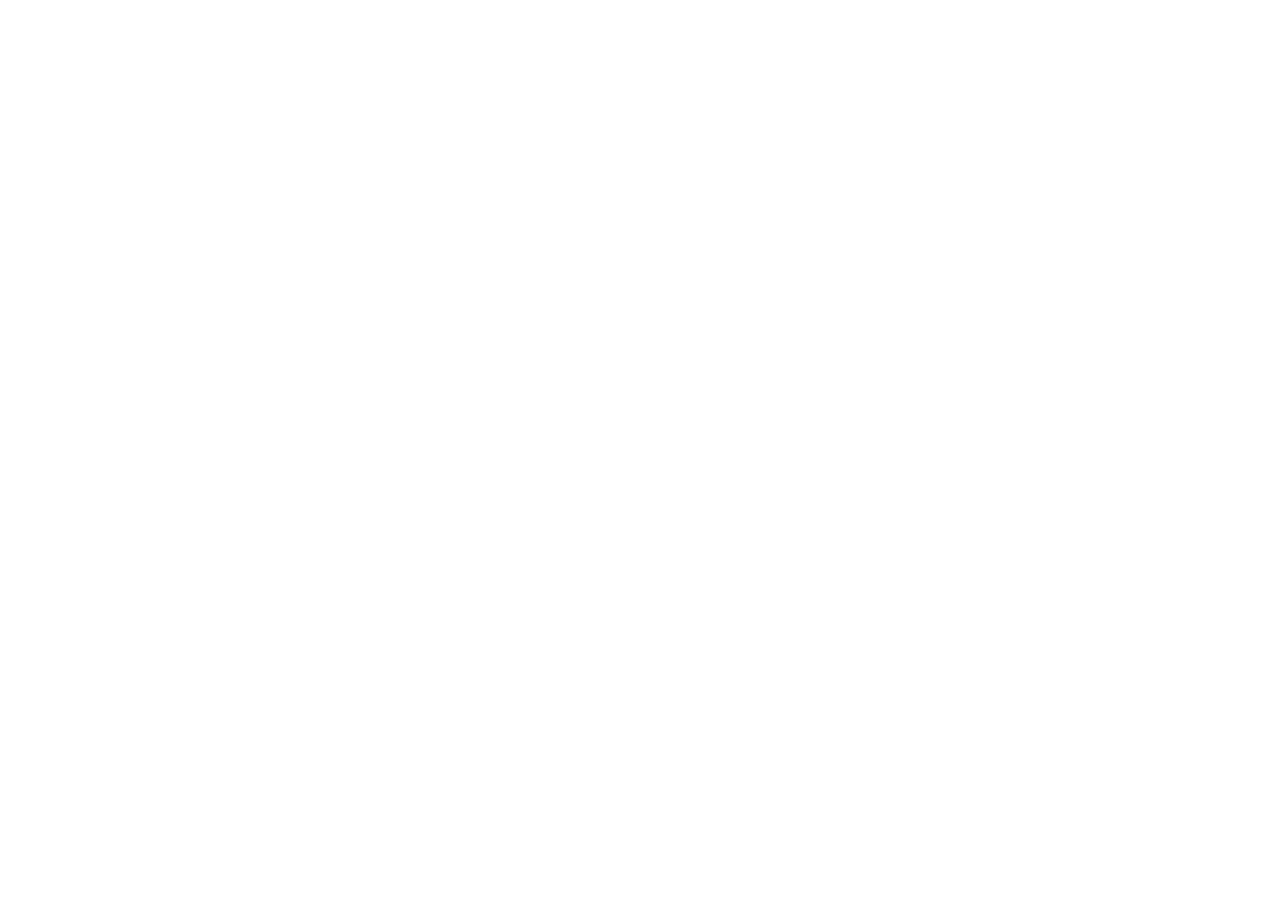
==== index.html @ b6eae79a "Init : creation du depot, arborescence des fichiers et structure HTML de base" ====
<!DOCTYPE html>
<html lang="en">
<head>
    <meta charset="UTF-8">
    <meta name="viewport" content="width=device-width, initial-scale=1.0">
    <title>AfriTalent - Accueil</title>

    <!---  liaison Boostrap 5 via CDN -->

    <link href="https://cdn.jsdelivr.net/npm/bootstrap@5.3.0/dist/css/bootstrap.min.css" rel="stylesheet">

    <!--  liaison du css.   -->
    <link rel="stylesheet" href="css/style.css">
</head>
<body>

    <!---  le contenue de la pages -->

     <!-- liaison Boostrap 5 via CDN : js-->
    <script src="https://cdn.jsdelivr.net/npm/bootstrap@5.3.0/dist/js/bootstrap.bundle.min.js"></script>

    <!-- le script JS -->
    <script src="js/main.js"></script>

</body>
</html>
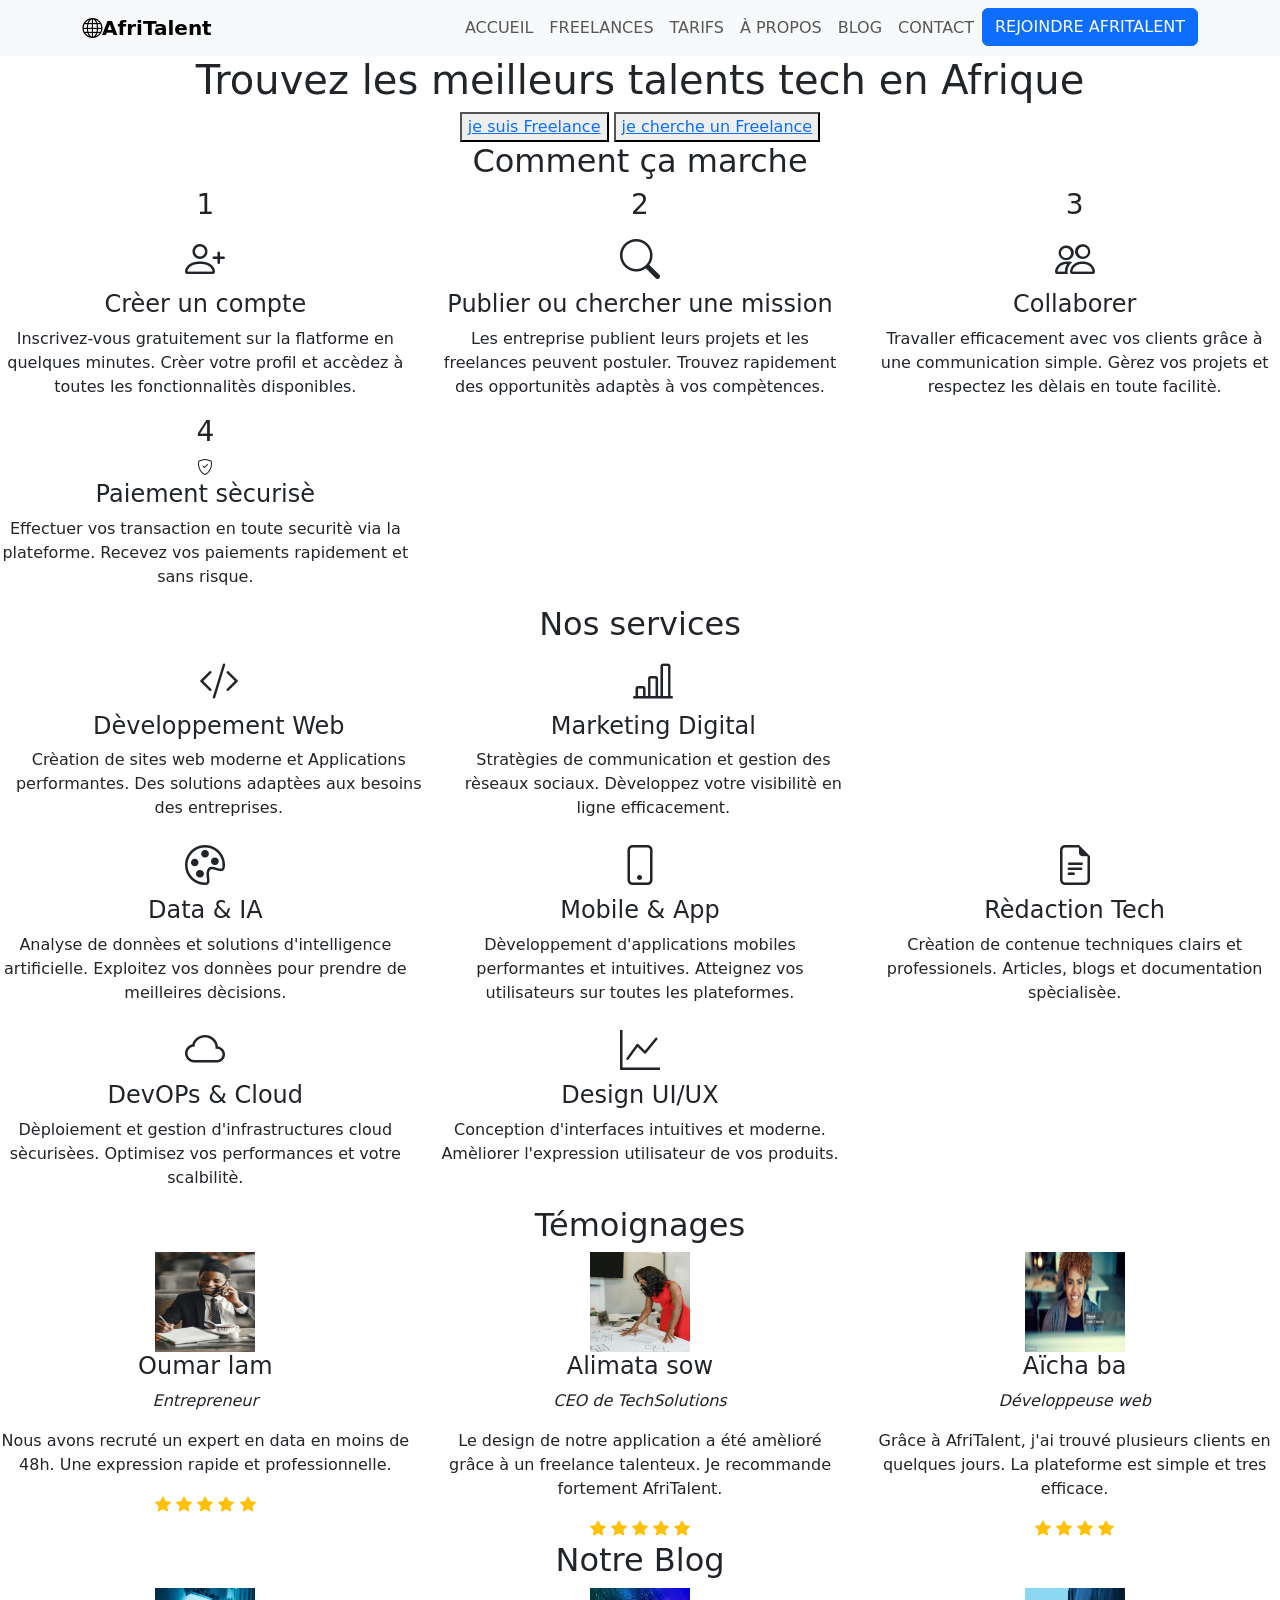
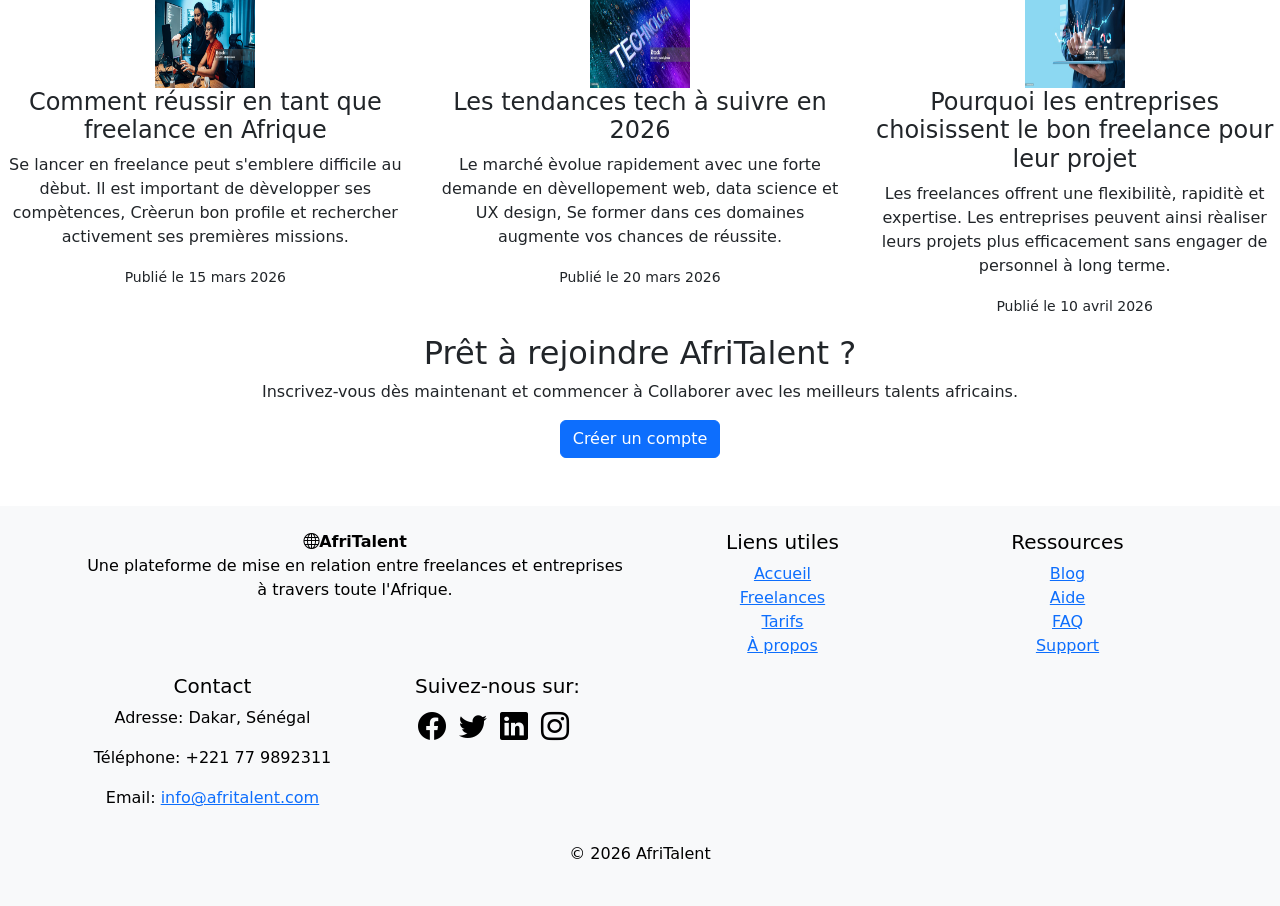
==== commit e2e4c4ef: "HTML : structure complete des 5 pages avec section et contenu texte" ====
--- a/index.html
+++ b/index.html
@@ -9,6 +9,10 @@
 
     <link href="https://cdn.jsdelivr.net/npm/bootstrap@5.3.0/dist/css/bootstrap.min.css" rel="stylesheet">
 
+    <!---  Bootstrap Icons  -->
+    
+    <link rel="stylesheet" href="https://cdn.jsdelivr.net/npm/bootstrap-icons@1.11.0/font/bootstrap-icons.css">
+
     <!--  liaison du css.   -->
     <link rel="stylesheet" href="css/style.css">
 </head>
@@ -16,11 +20,396 @@
 
     <!---  le contenue de la pages -->
 
+
+
+    <!-- Contenu du menu -->
+        <header>
+
+            <nav class="navbar navbar-expand-lg navbar-light bg-light">
+                <div class="container">
+                    <!--logo-->
+                    <a class="navbar-brand fw-bold" href="#">
+                        <i class="bi bi-globe"></i>AfriTalent
+                    </a>
+                    <!---  bouton pour mobile (pour la responsivite) --->
+                    <button class="navbar-toggler" type="button" data-bs-toggle="collapse" data-bs-target="#menu">
+                        <span class="navbar-toggler-icon"></span>
+                    </button>
+                   <!--les liens du menu-->
+                   <div class="collapse navbar-collapse text-uppercase justify-content-end">
+                        <ul class="navbar-nav ms-auto">
+                            <li class="nav-item">
+                               <a class="nav-link " href="index.html">Accueil</a>
+                            </li>
+                            <li class="nav-item">
+                               <a class="nav-link " href="freelance.html">Freelances</a>
+                            </li>
+                            <li class="nav-item">
+                              <a class="nav-link " href="tarifs.html">Tarifs</a>
+                            </li>
+                            <li class="nav-item">
+                              <a class="nav-link " href="about.html">À propos</a>
+                            </li>
+                            <li class="nav-item">
+                              <a class="nav-link " href="#blog">Blog</a>
+                            </li>
+                            <li class="nav-item">
+                              <a class="nav-link " href="contact.html">Contact</a>
+                            </li>
+                            <li class="nav-item">
+                             <a class="btn btn-primary" href="contact.html">Rejoindre AfriTalent</a>
+                            </li>
+                        </ul>
+                    </div>
+                </div>
+            </nav>
+
+        </header>  
+    <!--   section hero   -->
+
+        <main>
+            <section>
+                <div class="text-center">
+                    <h1>Trouvez les meilleurs talents tech en Afrique</h1>
+                   <!-- <h2>Une plateforme simple et fiable pour connecter freelances et entreprises à travers toute l'Afrique.</h2> -->
+                </div>
+
+                <div class="text-center">
+                    <button><a class="" href="">je suis Freelance</a></button>
+                    <button><a class="" href="">je cherche un Freelance</a>
+                </div>
+            </section>
+        </main>
+
+    <!--      Comment ça marche  --> 
+
+          <section>
+            <div class="text-center">
+                 <h2>Comment ça marche</h2>
+            </div>
+           <div class="row">
+                <div class="col-md-4 text-center">
+                    <h3>1</h3>
+                    <i class="bi bi-person-plus fs-1"></i>
+                    <h4>Crèer un compte</h4>
+                    <p>
+                       Inscrivez-vous gratuitement sur la flatforme en quelques minutes.
+                       Crèer votre profil et accèdez à toutes les fonctionnalitès disponibles.
+                    </p>
+                </div>
+
+                <div class="col-md-4 text-center">
+                    <h3>2</h3>
+                    <i class="bi bi-search fs-1"></i>
+                    <h4>Publier ou chercher une mission</h4>
+                    <p>
+                       Les entreprise publient leurs projets et les freelances peuvent postuler.
+                       Trouvez rapidement des opportunitès adaptès à vos compètences.
+                    </p>
+                </div>
+
+                <div class="col-md-4 text-center">
+                    <h3>3</h3>
+                    <i class="bi bi-people fs-1"></i>
+                    <h4>Collaborer</h4>
+                    <p>
+                       Travaller efficacement avec vos clients grâce à une communication simple.
+                       Gèrez vos projets et respectez les dèlais en toute facilitè.
+                    </p>
+                </div>
+
+                <div class="col-md-4 text-center">
+                    <h3>4</h3>
+                    <i class="bi bi-shield-check bi-credit-fs-1"></i>
+                    <h4>Paiement sècurisè</h4>
+                    <p>
+                       Effectuer vos transaction en toute securitè via la plateforme.
+                       Recevez vos paiements rapidement et sans risque.
+                    </p>
+                 </div>
+            </div>
+
+         </section>
+
+    <!--     categories de services  -->
+
+         <section id="services">
+            <div class="text-center">
+                <h2>Nos services</h2>
+            </div>
+                <div class="row"> >
+                    <div class="col-md-4 text-center" >
+                        <i class="bi bi-code-slash fs-1"></i>
+                        <h4>Dèveloppement Web</h4>
+                        <p>
+                          Crèation de sites web moderne et Applications performantes.
+                          Des solutions adaptèes aux besoins des entreprises.
+                        </p>
+                    </div>
+            
+                    <div class="col-md-4 text-center">
+                        <i class="bi bi-bar-chart-line fs-1"></i>
+                         <h4>Marketing Digital</h4>
+                         <p>
+                            Stratègies de communication et gestion des rèseaux sociaux.
+                            Dèveloppez votre visibilitè en ligne efficacement.
+                         </p>
+                    </div>
+
+                    <div class="col-md-4 text-center">
+                        <i class="bi bi-palette fs-1"></i>
+                         <h4>Data & IA</h4>
+                         <p>
+                            Analyse de donnèes et solutions d'intelligence artificielle.
+                            Exploitez vos donnèes pour prendre de meilleires dècisions. 
+                         </p>
+                    </div>
+
+                    <div class="col-md-4 text-center">
+                        <i class="bi bi-phone fs-1"></i>
+                         <h4>Mobile & App</h4>
+                         <p>
+                            Dèveloppement d'applications mobiles performantes et intuitives.
+                            Atteignez vos utilisateurs sur toutes les plateformes.
+                         </p>
+                    </div>
+
+                    <div class="col-md-4 text-center">
+                        <i class="bi bi-file-earmark-text fs-1"></i>
+                        <h4>Rèdaction Tech</h4>
+                        <p>
+                          Crèation de contenue techniques clairs et professionels.
+                         Articles, blogs et documentation spècialisèe.
+                        </p>
+                    </div>
+
+                    <div class="col-md-4 text-center">
+                        <i class="bi bi-cloud fs-1"></i>
+                        <h4>DevOPs & Cloud</h4>
+                        <p>
+                           Dèploiement et gestion d'infrastructures cloud sècurisèes.
+                           Optimisez vos performances et votre scalbilitè.
+                        </p>
+                    </div>
+
+                    <div class="col-md-4 text-center">
+                        <i class="bi bi-graph-up fs-1"></i>
+                       <h4>Design UI/UX</h4>
+                       <p>
+                          Conception d'interfaces intuitives et moderne.
+                          Amèliorer l'expression utilisateur de vos produits.
+                        </p>
+                    </div>
+                </div>
+         </section>
+
+    <!---     temoignages   -->
+
+      <section>
+        <div class="text-center">
+             <h2>Témoignages</h2>
+        </div>
+        <div id="carouselExample" class="carousel slide" data-bs-ride="carousel">
+             <div class="carousel-inner">
+                 <div class="carousel-item active">
+                     <div class="row">
+                         <div class="col-md-4 text-center">
+                             <img src="images/temoin1.jpg" alt="photo de Oumar lam" width="100px" height="100px">
+                             <h4>Oumar lam </h4>
+                                <p><em>Entrepreneur</em></p>
+                             <p>
+                                 Nous avons recruté un expert en data en moins de 48h.
+                                 Une expression rapide et professionnelle.
+                             </p>
+                                </i><i class="bi bi-star-fill text-warning"></i>
+                                <i class="bi bi-star-fill text-warning"></i>
+                                <i class="bi bi-star-fill text-warning"></i>
+                                <i class="bi bi-star-fill text-warning"></i>
+                                <i class="bi bi-star-fill text-warning"></i>
+                         </div>
+
+                         <div class="col-md-4 text-center">
+                             <img src="images/temoin2.jpg" alt="photo de Alimata sow" width="100px" height="100px">
+                             <h4>Alimata sow </h4>
+                             <p><em>CEO de TechSolutions</em></p>
+                             <p>
+                                 Le design de notre application a été amèlioré grâce à un freelance talenteux.
+                                 Je recommande fortement AfriTalent.
+                             </p>
+                             </i><i class="bi bi-star-fill text-warning"></i>
+                                <i class="bi bi-star-fill text-warning"></i>
+                                <i class="bi bi-star-fill text-warning"></i>
+                                <i class="bi bi-star-fill text-warning"></i>
+                                <i class="bi bi-star-fill text-warning"></i>
+                         </div>
+
+                         <div class="col-md-4 text-center">
+                             <img src="images/temoin3.jpg" alt="photo de Aïcha ba" width="100px" height="100px">
+                             <h4>Aïcha ba </h4>
+                                <p><em>Développeuse web </em></p>
+                             <p>
+                                 Grâce à AfriTalent, j'ai trouvé plusieurs clients en quelques jours.
+                                 La plateforme est simple et tres efficace.
+                             </p>
+                             </i><i class="bi bi-star-fill text-warning"></i>
+                                <i class="bi bi-star-fill text-warning"></i>
+                                <i class="bi bi-star-fill text-warning"></i>
+                                <i class="bi bi-star-fill text-warning"></i>
+                         </div>
+                     </div>
+                 </div>
+               <!--- <img src="images/temoin1.jpg" alt="photo de Oumar lam" width="100px" height="100px">
+                <h4>Oumar lam entrepreneur</h4>
+                <p>
+                    Nous avons recruté un expert en data en moins de 48h.
+                    Une expression rapide et professionnelle.
+                </p>
+            </div>
+
+            <div class="col-md-4 text-center">
+                <img src="images/temoin2.jpg" alt="photo de Alimata sow" width="100px" height="100px">
+                <h4>Alimata sow chef d'entreprise</h4>
+                <p>
+                    Le design de notre application a été amèlioré grâce à un freelance talenteux.
+                    Je recommande fortement AfriTalent.
+                </p>
+            </div>
+
+            <div class="col-md-4 text-center">
+                <img src="images/temoin3.jpg" alt="photo de Aïcha ba" width="100px" height="100px">
+                <h4>Aïcha ba développeuse web</h4>
+                <p>
+                    Grâce à AfriTalent, j'ai trouvé plusieurs clients en quelques jours.
+                    La plateforme est simple et tres efficace.
+                </p>
+            </div>
+        </div>  -->
+    </section>
+
+    <!--        section blog     -->
+
+            <section id="blog">
+                <div class="text-center">
+                    <h2>Notre Blog</h2>
+                </div>
+    
+                <div class="row">
+                    <!---  article 1 --->
+                    <div class="col-md-4 text-center">
+                        <img src="images/blog1.jpg" alt="photo de article 1" width="100px" height="100px">
+                        <h4>Comment réussir en tant que freelance en Afrique</h4>
+                        <p>
+                            Se lancer en freelance peut s'emblere difficile au dèbut.
+                            Il est important de dèvelopper ses compètences, Crèerun bon profile et rechercher activement ses premières missions.
+                        </p>
+                        <p><small>Publié le 15 mars 2026</small></p>
+                    </div>
+              
+                     <!---  article 2 --->
+                    <div class="col-md-4 text-center">
+                        <img src="images/blog2.jpg" alt="photo de article 2" width="100px" height="100px">
+                        <h4>Les tendances tech à suivre en 2026</h4>
+                        <p>
+                            Le marché èvolue rapidement avec une forte demande en dèvellopement web, data science et UX design, Se former dans ces domaines augmente vos chances de réussite.
+                        </p>
+                        <p><small>Publié le 20 mars 2026</small></p>
+                    </div>
+                     
+                     <!---  article 3 --->
+                    <div class="col-md-4 text-center">
+                        <img src="images/blog3.jpg" alt="photo de article 3" width="100px" height="100px">
+                        <h4>Pourquoi les entreprises choisissent le bon freelance pour leur projet</h4>
+                        <p>
+                            Les freelances offrent une flexibilitè, rapiditè et expertise.
+                            Les entreprises peuvent ainsi rèaliser leurs projets plus efficacement
+                            sans engager de personnel à  long terme.
+                        </p>
+                        <p><small>Publié le 10 avril 2026</small></p>
+                    </div>
+                </div>
+    
+            </section>
+
+    <!---   Appel a l' action  -->
+
+        <footer>
+            <div class="text-center">
+                 <h2>Prêt à rejoindre AfriTalent ?</h2>
+                    <p>
+                        Inscrivez-vous dès maintenant et commencer à Collaborer
+                        avec les meilleurs talents africains.                               
+                   </p>
+                
+                    <a href="contact.html" class="btn btn-primary">Créer un compte</a>
+                
+            </div>
+        </section>
+
+    <!--    footer   -->
+
+        <footer class="bg-light text-black mt-5 p-4 ">
+             <div class="container">
+                <div class=" text-center row">
+                    <div class="col-md-6">
+                        <a class="navbar-brand fw-bold" href="#">
+                         <i class="bi bi-globe"></i>AfriTalent
+                       </a>
+                        <p>Une plateforme de mise en relation entre freelances et entreprises à travers toute l'Afrique.</p>
+                    </div>
+
+                    <!--liens utiles-->
+                    <div class="col-md-3">
+                        <h5>Liens utiles</h5>
+                        <ul class="list-unstyled">
+                            <li><a href="index.html">Accueil</a></li>
+                            <li><a href="freelances.html">Freelances</a></li>
+                            <li><a href="tarifs.html">Tarifs</a></li>
+                            <li><a href="about.html">À propos</a></li>
+                        </ul>
+                    </div>
+
+                    <!---ressources-->
+                    <div class="col-md-3">
+                        <h5>Ressources</h5>
+                        <ul class="list-unstyled">
+                            <li><a href="#blog">Blog</a></li>
+                            <li><a href="#aide">Aide</a></li>
+                            <li><a href="#faq">FAQ</a></li>
+                            <li><a href="#support">Support</a></li>
+                        </ul>
+                    </div>
+
+                    <!---  contact-->
+                    <div class="col-md-3">
+                        <h5>Contact</h5>
+                        <p>Adresse: Dakar, Sénégal</p>
+                        <p>Téléphone: +221 77 9892311</p>
+                        <p>Email: <a href="mailto:info@afritalent.com">info@afritalent.com</a></p>
+                    </div>
+
+                    <!---  réseaux sociaux-->
+                    <div class="col-md-3">
+                        <h5>Suivez-nous sur:</h5>
+                        <a href="https://www.facebook.com/" class="text-black me-2"><i class="bi bi-facebook fs-3"></i></a>
+                        <a href="https://twitter.com/" class="text-black me-2"><i class="bi bi-twitter fs-3"></i></a>
+                        <a href="https://www.linkedin.com/" class="text-black me-2"><i class="bi bi-linkedin fs-3"></i></a>
+                        <a href="https://www.instagram.com/" class="text-black me-2"><i class="bi bi-instagram fs-3"></i></a>    
+                </div>
+             </div>
+                   <!--bas de page-->
+                  <div class="text-center mt-3">     
+                     <p>&copy; 2026 AfriTalent</p>
+                  </div>
+     </footer>
+
+
+
      <!-- liaison Boostrap 5 via CDN : js-->
     <script src="https://cdn.jsdelivr.net/npm/bootstrap@5.3.0/dist/js/bootstrap.bundle.min.js"></script>
 
     <!-- le script JS -->
     <script src="js/main.js"></script>
 
+
 </body>
 </html>
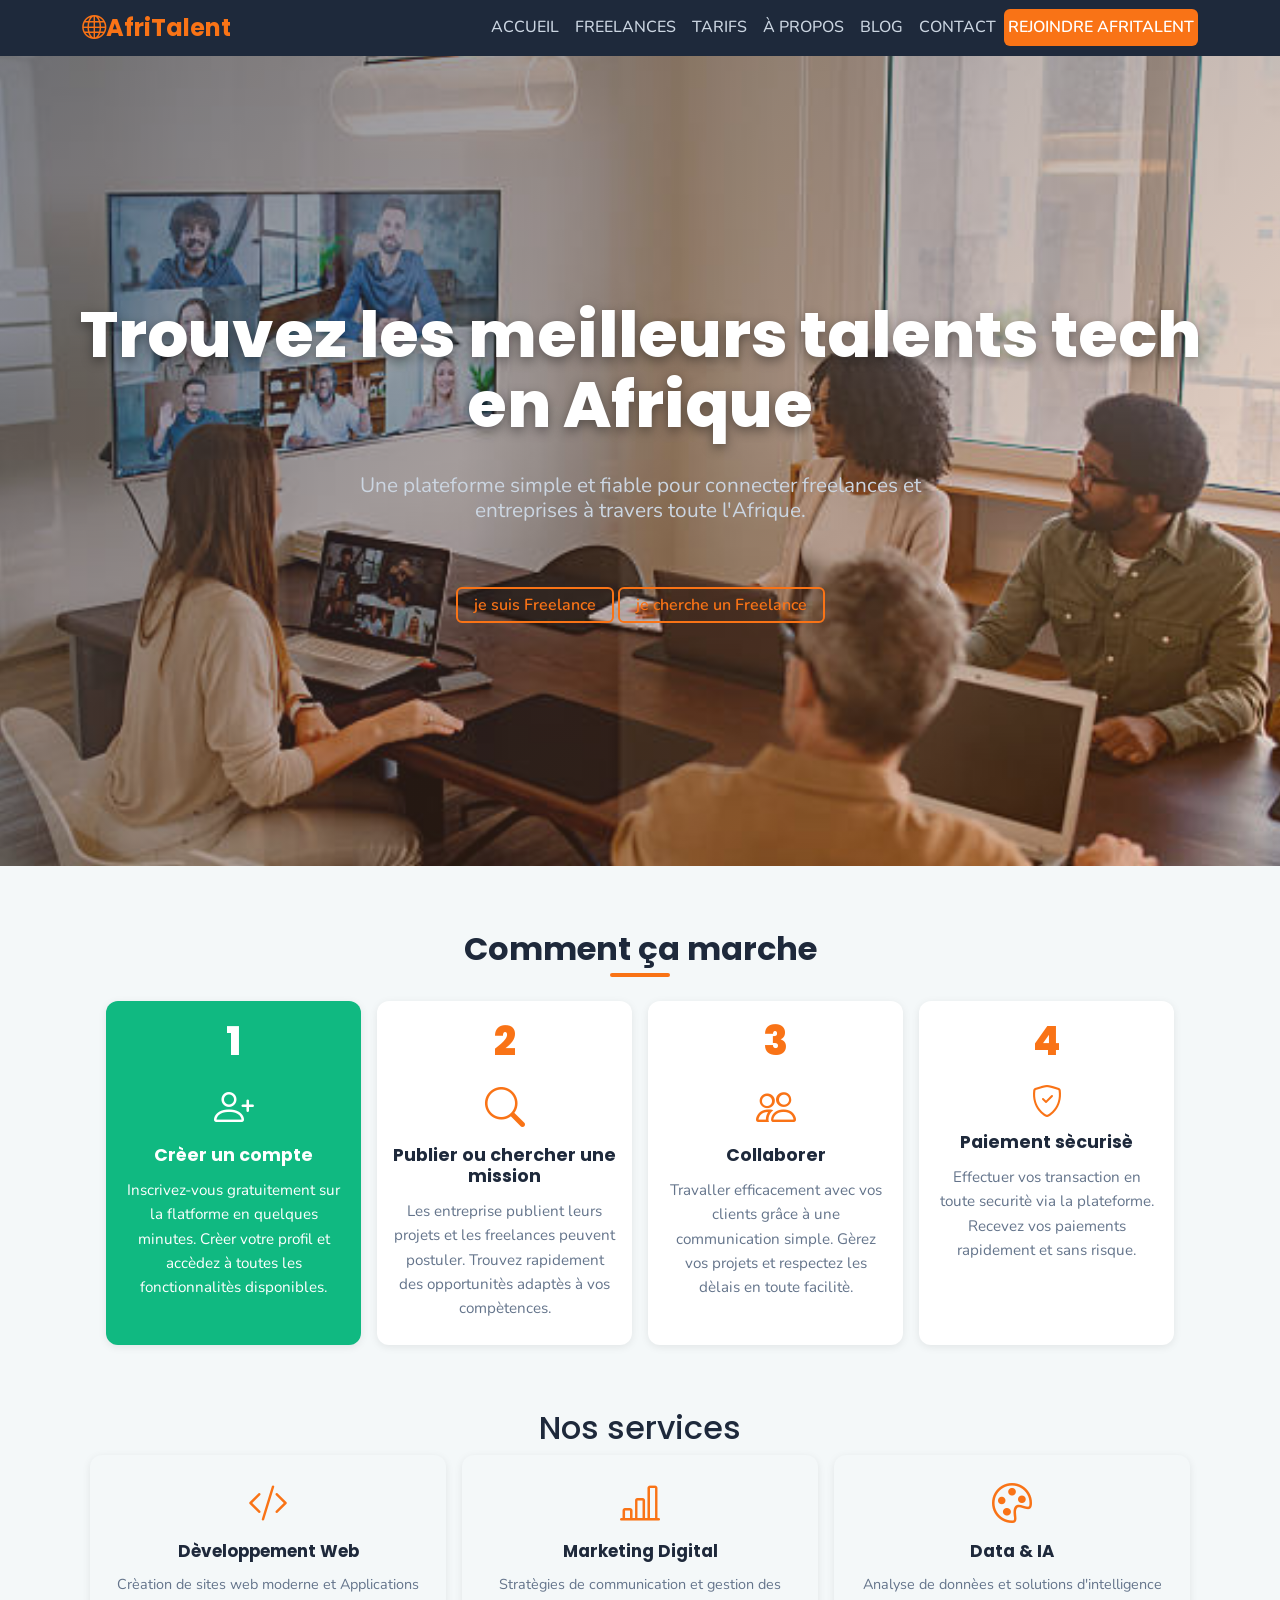
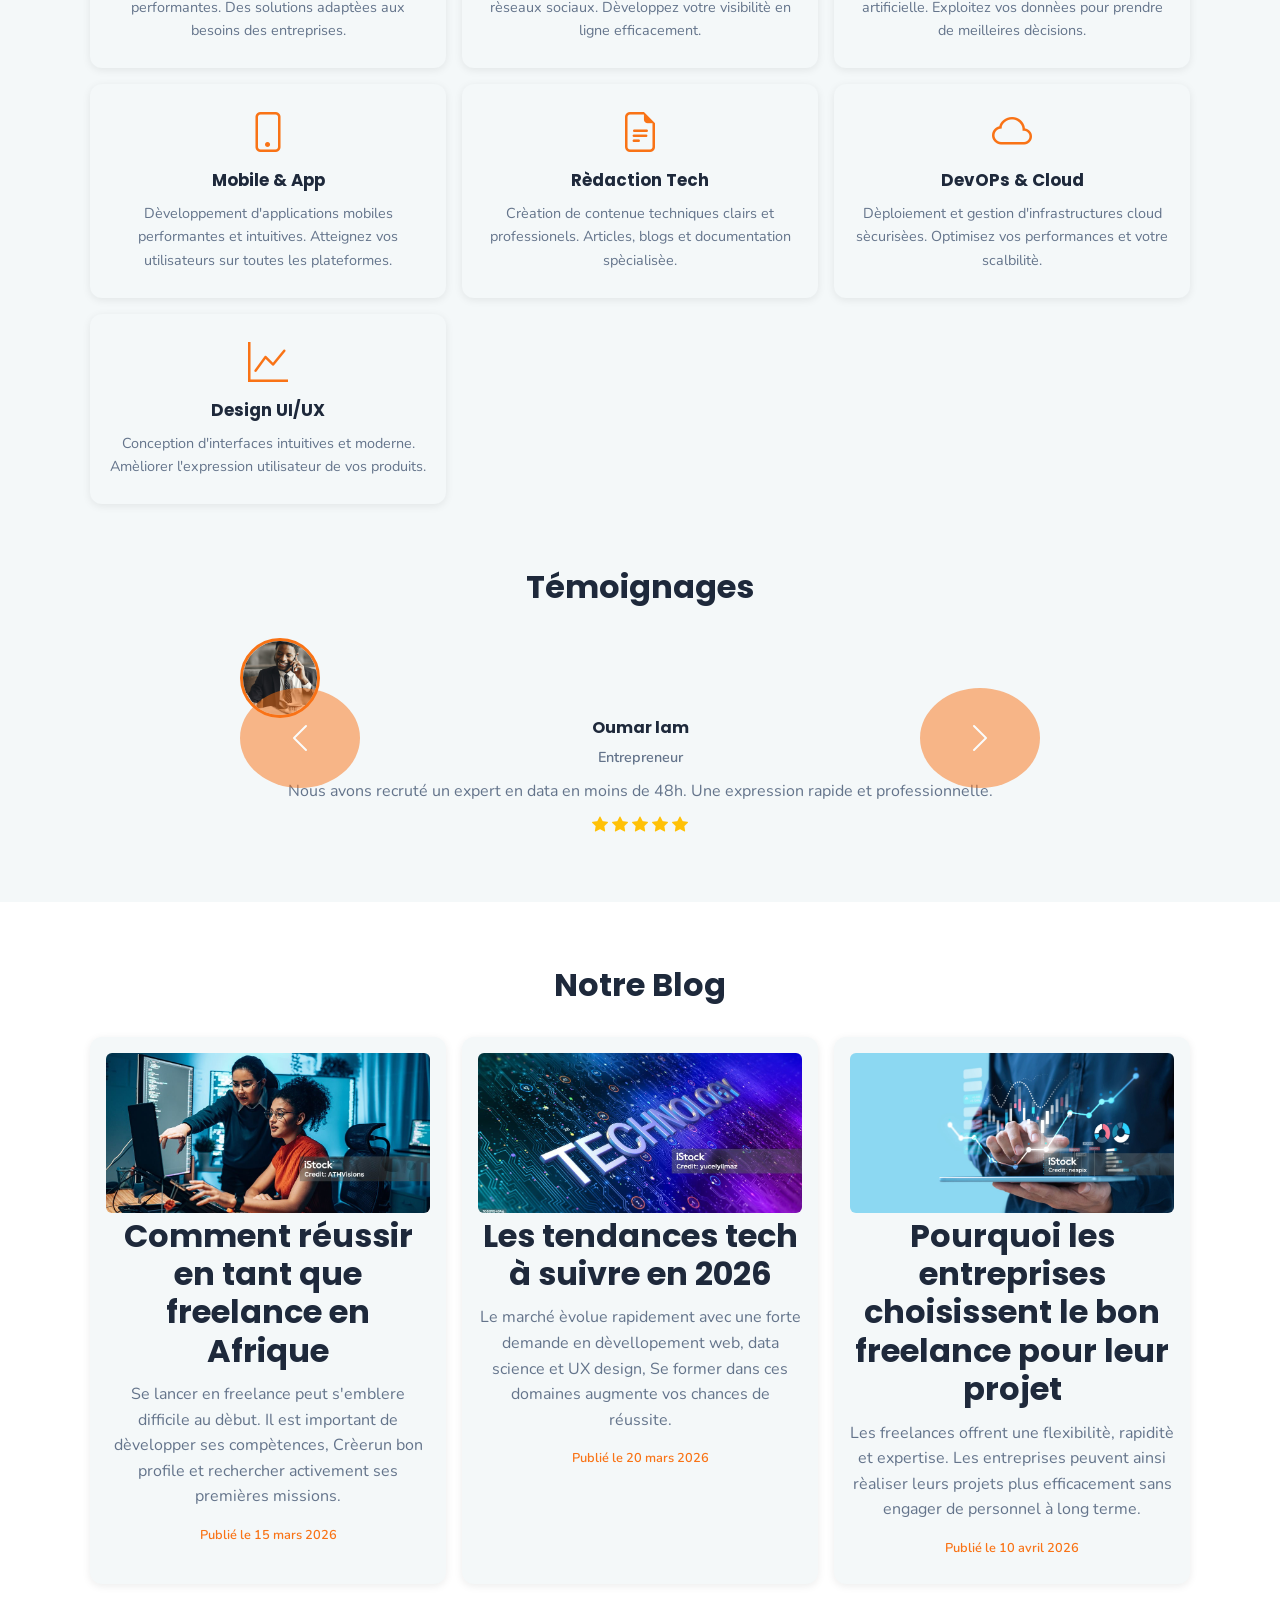
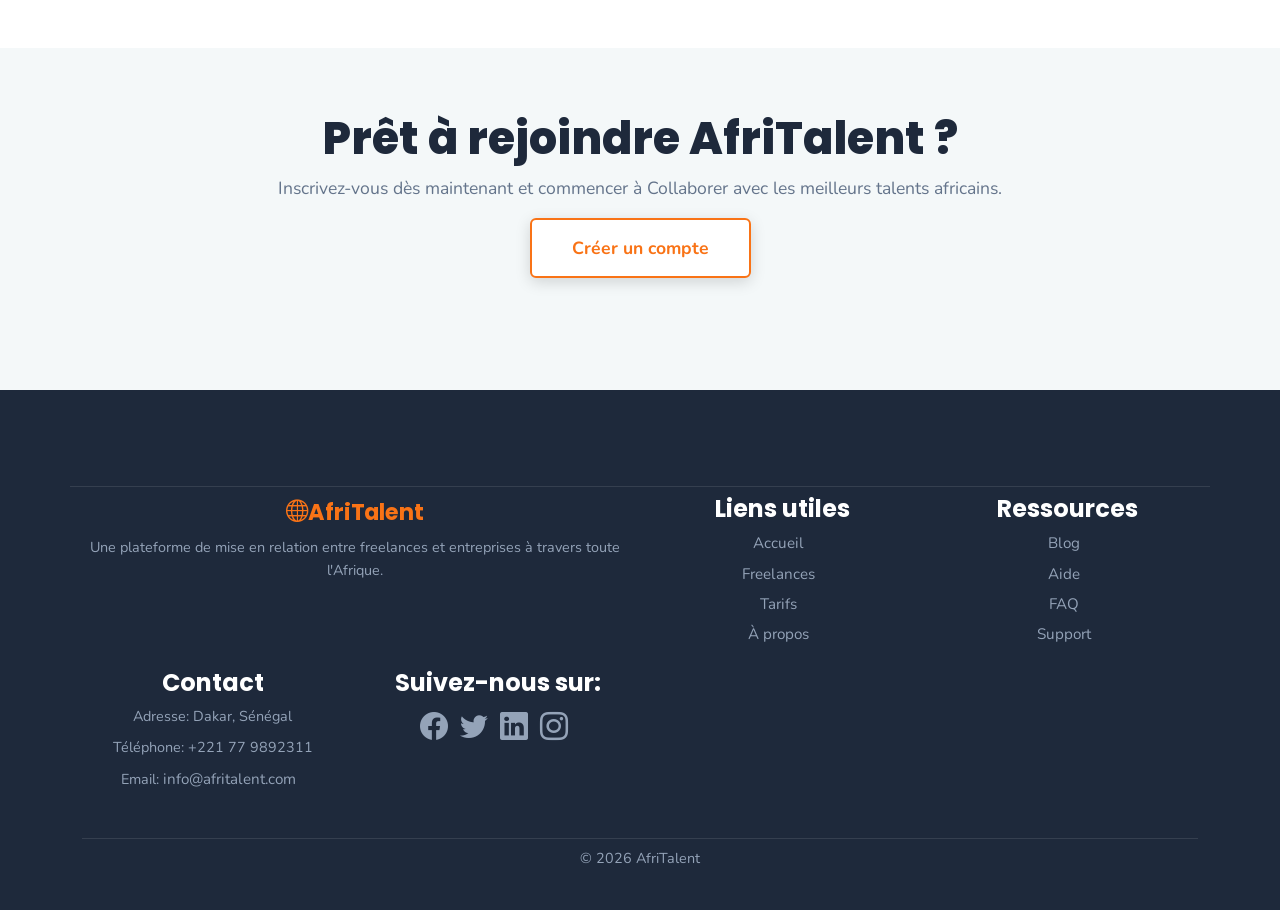
==== commit 47827f28: "CSS : Bento Grid, sections hero et categories , effet hover" ====
--- a/index.html
+++ b/index.html
@@ -68,22 +68,22 @@
     <!--   section hero   -->
 
         <main>
-            <section>
+            <section class="hero">
                 <div class="text-center">
                     <h1>Trouvez les meilleurs talents tech en Afrique</h1>
-                   <!-- <h2>Une plateforme simple et fiable pour connecter freelances et entreprises à travers toute l'Afrique.</h2> -->
+                    <h2>Une plateforme simple et fiable pour connecter freelances et entreprises à travers toute l'Afrique.</h2> 
                 </div>
 
                 <div class="text-center">
-                    <button><a class="" href="">je suis Freelance</a></button>
-                    <button><a class="" href="">je cherche un Freelance</a>
+                    <a class="btn btn-secondary" href="contact.html">je suis Freelance</a>
+                    <a class="btn btn-secondary" href="contact.html">je cherche un Freelance</a>
                 </div>
             </section>
         </main>
 
     <!--      Comment ça marche  --> 
 
-          <section>
+          <section class="section-comment-marche">
             <div class="text-center">
                  <h2>Comment ça marche</h2>
             </div>
@@ -137,7 +137,7 @@
             <div class="text-center">
                 <h2>Nos services</h2>
             </div>
-                <div class="row"> >
+                <div class="row"> 
                     <div class="col-md-4 text-center" >
                         <i class="bi bi-code-slash fs-1"></i>
                         <h4>Dèveloppement Web</h4>
@@ -205,15 +205,15 @@
 
     <!---     temoignages   -->
 
-      <section>
+      <section id="temoignages">
         <div class="text-center">
              <h2>Témoignages</h2>
         </div>
-        <div id="carouselExample" class="carousel slide" data-bs-ride="carousel">
+        <div id="carouselExample" class="carousel slide" data-bs-ride="carousel" data-bs-interval="5000" data-bs-pause="hover">
              <div class="carousel-inner">
                  <div class="carousel-item active">
-                     <div class="row">
-                         <div class="col-md-4 text-center">
+                     
+                         <div class="text-center">
                              <img src="images/temoin1.jpg" alt="photo de Oumar lam" width="100px" height="100px">
                              <h4>Oumar lam </h4>
                                 <p><em>Entrepreneur</em></p>
@@ -227,8 +227,10 @@
                                 <i class="bi bi-star-fill text-warning"></i>
                                 <i class="bi bi-star-fill text-warning"></i>
                          </div>
-
-                         <div class="col-md-4 text-center">
+                    </div>
+
+                         <div class="carousel-item">
+                            <div class="text-center">
                              <img src="images/temoin2.jpg" alt="photo de Alimata sow" width="100px" height="100px">
                              <h4>Alimata sow </h4>
                              <p><em>CEO de TechSolutions</em></p>
@@ -241,9 +243,11 @@
                                 <i class="bi bi-star-fill text-warning"></i>
                                 <i class="bi bi-star-fill text-warning"></i>
                                 <i class="bi bi-star-fill text-warning"></i>
-                         </div>
-
-                         <div class="col-md-4 text-center">
+                           </div>
+                        </div>
+
+                         <div class="carousel-item">
+                            <div class="text-center">
                              <img src="images/temoin3.jpg" alt="photo de Aïcha ba" width="100px" height="100px">
                              <h4>Aïcha ba </h4>
                                 <p><em>Développeuse web </em></p>
@@ -251,39 +255,23 @@
                                  Grâce à AfriTalent, j'ai trouvé plusieurs clients en quelques jours.
                                  La plateforme est simple et tres efficace.
                              </p>
-                             </i><i class="bi bi-star-fill text-warning"></i>
-                                <i class="bi bi-star-fill text-warning"></i>
-                                <i class="bi bi-star-fill text-warning"></i>
-                                <i class="bi bi-star-fill text-warning"></i>
-                         </div>
-                     </div>
+                                <i class="bi bi-star-fill text-warning"></i>
+                                <i class="bi bi-star-fill text-warning"></i>
+                                <i class="bi bi-star-fill text-warning"></i>
+                                <i class="bi bi-star-fill text-warning"></i>
+                            </div>
+                         </div>  
                  </div>
-               <!--- <img src="images/temoin1.jpg" alt="photo de Oumar lam" width="100px" height="100px">
-                <h4>Oumar lam entrepreneur</h4>
-                <p>
-                    Nous avons recruté un expert en data en moins de 48h.
-                    Une expression rapide et professionnelle.
-                </p>
-            </div>
-
-            <div class="col-md-4 text-center">
-                <img src="images/temoin2.jpg" alt="photo de Alimata sow" width="100px" height="100px">
-                <h4>Alimata sow chef d'entreprise</h4>
-                <p>
-                    Le design de notre application a été amèlioré grâce à un freelance talenteux.
-                    Je recommande fortement AfriTalent.
-                </p>
-            </div>
-
-            <div class="col-md-4 text-center">
-                <img src="images/temoin3.jpg" alt="photo de Aïcha ba" width="100px" height="100px">
-                <h4>Aïcha ba développeuse web</h4>
-                <p>
-                    Grâce à AfriTalent, j'ai trouvé plusieurs clients en quelques jours.
-                    La plateforme est simple et tres efficace.
-                </p>
-            </div>
-        </div>  -->
+                <button class="carousel-control-prev" type="button" data-bs-target="#carouselExample" data-bs-slide="prev">
+                    <span class="carousel-control-prev-icon"></span>
+                    <span class="visually-hidden">Previous</span>
+                </button>
+                <button class="carousel-control-next" type="button" data-bs-target="#carouselExample" data-bs-slide="next">
+                    <span class="carousel-control-next-icon" ></span>
+                    <span class="visually-hidden">Next</span>
+                </button>      
+         </div>
+               
     </section>
 
     <!--        section blog     -->
@@ -332,7 +320,7 @@
 
     <!---   Appel a l' action  -->
 
-        <footer>
+        <section class="section-cta">
             <div class="text-center">
                  <h2>Prêt à rejoindre AfriTalent ?</h2>
                     <p>
--- a/css/style.css
+++ b/css/style.css
@@ -0,0 +1,702 @@
+/* importation de google font (2 polices poppins et nunito) */
+@import url('https://fonts.googleapis.com/css2?family=Poppins:wght@300;400;500;600;700&family=Nunito:wght@300;400;500;600;700&display=swap');
+
+/* variables css */
+:root{
+    /* variablespour la palette de couleurs (6 couleurs) */
+    --couleur-primaire: #F97316;
+    --couleur-secondaire: #1E293B;
+    --couleur-accent: #10b981;
+    --couleur-fond: #f4f8f9;
+    --couleur-texte: #1e293b;
+    --couleur-texte-clair: #64748b;
+    /* variablespour les tailles de police (2 tailles) */
+    --police-titre:poppins, sans-serif;
+    --police-texte:nunito, sans-serif;
+    /* variablespour les espacements ( tailles) */
+    --espace-xs: 4px;
+    --espace-sm: 8px;
+    --espace-md: 16px;
+    --espace-lg: 32px;
+    --espace-xl: 64px;
+    /* variables pour les bordures */
+    --radius-sm: 6px;
+    --radius-md: 12px;
+    --radius-lg: 24px;
+    /* variables pour les ombres */
+    --ombre-legere: 0 2px 8px rgba(0, 0, 0, 0.08);
+    --ombre-moyenne: 0 4px 20px rgba(0, 0, 0, 0.12);
+    --ombre-forte: 0 8px 32px rgba(0, 0, 0, 0.18);
+    /* variables pour les transitions (pour les animations hover) */
+    --transition: all 0.3s ease;
+}
+/* reset css  pour enlever les marges et les paddings par défaut des éléments HTML et pour utiliser le box-sizing border-box pour une meilleure gestion des dimensions des éléments */
+*{
+    margin: 0;
+    padding: 0;
+    box-sizing: border-box;
+}
+/* body styles */
+body{
+    font-family: var(--police-texte);
+    background-color: var(--couleur-fond);
+    color: var(--couleur-texte);
+    /* pour les interlignes du texte */
+    line-height: 1.6;
+}
+/* styles pour les titres (h1 à h6) */
+h1, h2, h3, h4, h5, h6{
+    font-family: var(--police-titre);
+    color: var(--couleur-texte);
+    line-height: 1.2;
+    margin-bottom: var(--espace-sm);
+}
+h1{
+    font-size:clamp(2rem, 5vw, 3.5rem) 
+}
+h2{
+    font-size: clamp(1rem, 3vw, 2rem);  
+}
+h3{
+    font-size: clamp(1.5rem, 3vw, 2.5rem);
+}
+h4{
+    font-size: clamp(1.5rem, 3vw, 2rem);
+}
+h5{
+    font-size: clamp(1.25rem, 2vw, 1.5rem);
+}
+h6{
+    font-size: clamp(1rem, 2vw, 1.25rem);
+}
+/* style pour les paragraphes */
+p{
+    font-family: var(--police-texte);
+    color: var(--couleur-texte-clair);
+    margin-bottom: var(--espace-sm);
+    font-size: 1rem;
+}
+/* style pour les liens */
+a{
+    color: var(--couleur-primaire);
+    text-decoration: none;
+    transition: var(--transition);
+}
+a:hover{
+    color: var(--couleur-accent);
+}
+/* liste sans style par defaut */
+ul, ol{
+    list-style: none;
+}
+/* image responsives par défaut */
+img{
+    max-width: 100%;
+    height: auto;
+    display: block;
+}
+/* style pour les boutons */
+.btn-primary{
+    background-color: var(--couleur-primaire);
+    color: white;
+    padding: var(--espace-sm) var(--espace-md);
+    border: none;
+    border-radius: var(--radius-sm);
+    font-family: var(--police-texte);
+    font-weight: 600;
+    font-size: 1rem;
+    cursor: pointer;
+    transition: var(--transition);
+    display: inline-block;
+}
+.btn-primary:hover{
+    background-color: var(--couleur-secondaire) !important;
+    color: var(--couleur-accent) !important;
+    box-shadow: var(--ombre-moyenne);
+    transform: translateY(-2px);/* legere elevation du bouton au hover */
+}
+.btn-secondary{
+    background-color: transparent;
+    color: var(--couleur-primaire);
+    padding: var(--espace-xs) var(--espace-md);
+    border: 2px solid var(--couleur-primaire);
+    border-radius: var(--radius-sm);
+    font-family: var(--police-texte);
+    font-weight: 600;
+    font-size: 1rem;
+    cursor: pointer;
+    transition: var(--transition);
+    display: inline-block;
+}
+.btn-secondary:hover{
+    background-color: var(--couleur-primaire);
+    color: white;
+    transform: translateY(-2px);
+}
+/* style du header */
+header{
+    position: sticky;
+    top: 0;
+    background-color: var(--primary);
+}
+/* style pour la navigation */
+.navbar{
+    background-color: var(--couleur-secondaire) !important/* pour forcer la couleur de fond du navbar de bootstrap */;
+    padding: var(--espace-xs) var(--espace-sm);
+    box-shadow: var(--ombre-moyenne);
+}
+/*logo AfriTalent dans le navbar */
+.navbar-brand{
+    font-family: var(--police-titre);
+    font-size: 1.5rem;
+    font-weight: 700;
+    color: var(--couleur-primaire) !important;
+    letter-spacing: -0.05px;
+}
+/* style pour les liens de navigation */
+.nav-link{
+    font-family: var(--police-texte);
+    color: #cbd5e1 !important;
+    font-weight: 500;
+    transition: var(--transition);
+    padding: 0.4rem var(--espace-xs) ;
+    border-radius: var(--radius-sm);
+}
+.nav-link:hover,
+.nav-link.active{
+    color: var(--couleur-primaire) !important;
+    background-color: rgba(249, 115, 22, 0.1);/* orange transparent */
+    box-shadow: var(--ombre-legere);
+}
+/* bouton cta dans la navbar */
+nav .btn-primary{
+    background-color: var(--couleur-primaire);
+    color: white !important;
+    font-weight: 600;
+    border-radius: var(--radius-sm);
+    padding: 0.4rem var(--espace-xs) !important;
+    transition: var(--transition);
+}   
+nav .btn-primary:hover{
+    background-color: #ea6c0a;
+    color: white !important;
+    box-shadow: var(--ombre-moyenne);
+    transform: translateY(-1px);
+}
+
+/* section hero */
+.hero{
+    min-height: 90vh;
+    background: linear-gradient(135deg,rgba(30, 41, 59, 0.55)0%, rgba(249, 115, 22, 0.20)100%), url('../images/hero.jpg');
+    background-size: cover;
+    background-position: center;
+    background-repeat: no-repeat;
+    background-attachment: fixed;
+    display: flex;
+    flex-direction: column;
+    align-items: center;
+    justify-content: center;
+    padding: var(--espace-xl) var(--espace-lg);
+    position: relative;
+    overflow: visible;
+}
+/* cerle decoratif dans la section hero */
+.hero::before{
+    content: "";/* pour creer un element decoratif en forme de cercle dans la section hero */
+    position: absolute;
+    top: 20px;
+    right: 20px;
+    width: 500px;
+    height: 500px;
+    background-color: radial-gradient(circle, rgba(249, 115, 22, 0.65) 0%, transparent 70%);
+    border-radius: 50%;
+    pointer-events: none;
+}
+.hero::after{
+    content: "";
+    position: absolute;
+    bottom: 20px;
+    left: 20px;
+    width: 350px;
+    height: 350px;
+    background-color: radial-gradient(circle, rgba(16, 185, 129, 0.25) 0%, transparent 70%);
+    border-radius: 50%;
+    pointer-events: none;
+}
+/* styles pour le texte dans la section hero */
+.hero.text-center{
+    position: relative;
+    z-index: 1;/* pour que le texte soit au dessus des elements decoratifs */
+    max-width: 800px;
+}
+/* styles pour les titres dans la section hero */
+.hero h1{
+    font-family: var(--police-titre);
+    font-size: clamp(2.5rem, 6vw, 4rem);
+    font-weight: 800;
+    color: white;
+    line-height: 1.1;
+    text-align: center;
+    margin-bottom: var(--espace-lg);/* espace entre le titre et le sous-titre */
+    text-shadow: 0 4px 12px rgba(0, 0, 0, 0.4);
+}
+.hero h2{
+    font-family: var(--police-texte);
+    font-size: clamp(1rem, 2.5vw, 1.3rem);
+    font-weight: 400;
+    color: #cbd5e1;
+    margin-bottom: var(--espace-xl);
+    /* espace avant les boutons cta */
+    max-width: 600px;
+    margin-left: auto;
+    margin-right: auto;
+}
+/* styles pour les boutons cta dans la section hero */
+.hero.btn-secondary{
+    background-color: var(--couleur-primaire);
+    border-color: var(--couleur-primaire);
+    color: white;
+    font-family: var(--police-texte);
+    font-weight: 600;
+    padding: 0.75rem 1.8rem;
+    border-radius: var(--radius-sm);
+    font-size: 1rem;
+    margin: 0.3rem;
+    transition: var(--transition);
+}
+.hero.btn-secondary:hover{
+    background-color: transparent;
+    border-color: var(--couleur-primaire);
+    color: var(--couleur-primaire);
+    box-shadow: 0 6px 20px rgba(249, 115, 22, 0.35);
+    transform: translateY(-3px);
+}
+.hero.btn-secondary:last-of-type{
+    background-color: transparent;
+    border-color: white;
+    color: white;
+}
+.hero.btn-secondary:last-of-type:hover{
+    background-color: white;
+    border-color: white;
+    color: var(--couleur-secondaire);
+    transform: translateY(-3px);
+}
+/* =============== section comment ça marche ============== */
+.section-comment-marche{
+    padding: var(--espace-xl) var(--espace-lg);
+    background-color: var(--couleur-fond);
+}
+/*titre de la section comment ça marche avec une ligne decoratif en dessous */
+.section-comment-marche .text-center h2{
+    font-family: var(--police-titre);
+    font-weight: 700;
+    color: var(--couleur-texte);
+    display: inline-block;
+    position: relative;
+    margin-bottom: var(--espace-lg);
+}
+.section-comment-marche .text-center h2::after{
+    content: "";
+    position: absolute;
+    left: 50%;
+    bottom: -8px;
+    transform: translateX(-50%);
+    width: 60px;
+    height: 4px;
+    background-color: var(--couleur-primaire);
+    border-radius: 2px;
+}
+/* bendo gird assymétrique pour les cartes de la section comment ça marche */
+section.section-comment-marche .row{
+    display: grid !important;
+    grid-template-columns: repeat(4,1fr);
+    gap: var(--espace-md);
+    max-width: 1100px;
+    margin: 0 auto;
+    width: 100%;
+    padding: 0 1rem;
+}
+/* chaque carte de la section comment ça marche */
+.section-comment-marche .col-md-4{
+    background-color: white;
+    padding: var(--espace-md);
+    border-radius: var(--radius-md);
+    box-shadow: var(--ombre-legere);
+    transition: var(--transition);
+    display: flex;
+    flex-direction: column;
+    align-items: center;
+    gap: var(--espace-xs);
+    width: 100% !important;
+    max-width: 100% !important;
+    flex: none !important;
+}
+/* 1 carte occupe 2 colonnes et est orange pour la mettre en avant */
+.section-comment-marche .col-md-4:first-child{
+    grid-column: span 1 !important;
+    background-color: var(--couleur-accent) /* linear-gradient(135deg, var(--couleur-primaire) , #fb923c )*/ !important;
+}
+section.section-comment-marche .col-md-4:first-child h3,
+section.section-comment-marche .col-md-4:first-child h4,
+section.section-comment-marche .col-md-4:first-child p,
+section.section-comment-marche .col-md-4:first-child i{
+    color: white !important;
+}
+/* numéro des étapes dans les cartes */
+section.section-comment-marche .col-md-4 h3{
+    font-family: var(--police-titre);
+    font-size: 2.5rem;
+    font-weight: 800;
+    color: var(--couleur-primaire);
+}
+/* Icône dans les cartes */
+section.section-comment-marche .col-md-4 i{
+    font-size: 2rem;
+    color: var(--couleur-primaire);
+}
+/* titre dans les cartes */
+section.section-comment-marche .col-md-4 h4{
+    font-family: var(--police-titre);
+    font-size: 1.1rem;
+    font-weight: 700;
+    color: var(--couleur-texte);
+}
+/* description dans les cartes */
+section.section-comment-marche .col-md-4 p{
+    color: var(--couleur-texte-clair);
+    font-size: 0.95rem;
+    text-align: center;
+}
+/* effet de survol sur les cartes */
+section.section-comment-marche .col-md-4:hover{
+    transform: translateY(-6px);
+    box-shadow: var(--ombre-forte);
+}
+/* la responsivité pour les cartes de la section comment ça marche */
+@media (max-width: 992px){
+    section.section-comment-marche .row{
+        grid-template-columns: repeat(2,1fr) !important;
+    }
+    section.section-comment-marche .col-md-4:first-child{
+        grid-column: span 2 !important;
+    }
+}
+@media (max-width: 576px){
+    section.section-comment-marche .row{
+        grid-template-columns: 1fr !important;
+    }
+    section.section-comment-marche .col-md-4:first-child{
+        grid-column: span 1 !important;
+    }
+}
+/*================ SECTION categories de services =============*/
+#categories{
+
+    padding: var(--espace-xl) var(--espace-lg);
+    background-color: white;
+}
+#categories .text-center h2{
+
+    font-family: var(--police-titre);
+    font-weight: 700;
+    margin-bottom: var(--espace-lg);
+}
+/* grille de 3 colonnes */
+#services .row{
+
+    display: grid;
+    grid-template-columns: repeat(3,1fr);
+    gap: var(--espace-md);
+    max-width: 1100px;
+    margin: 0 auto;
+}
+/* chaque carte de service */
+#services .col-md-4{
+    background-color: var(--couleur-fond);
+    padding: var(--espace-md);
+    border-radius: var(--radius-md);
+    box-shadow: var(--ombre-legere);
+    transition: var(--transition);
+    border: 2px solid transparent;
+    cursor: pointer;
+    display: flex;
+    flex-direction: column;
+    align-items: center;
+    gap: var(--espace-xs);
+    width: 100% !important;
+    max-width: 100% !important;
+    flex: none !important;
+}
+/* effet hover (ombre + elevation + bordure orange) sur les cartes de service */
+#services .col-md-4:hover{
+    transform: translateY(-8px) scale(1.02);
+    box-shadow: var(--ombre-forte);
+    border-color: var(--couleur-primaire);
+    background-color: white;
+}
+/* icone dans les cartes de service */
+#services .col-md-4 i{
+    font-size: 2.5rem;
+    color: var(--couleur-primaire);
+    transition: var(--transition);
+}
+/* les icons qui tourne au survol */
+#services .col-md-4:hover i{
+    transform: rotate(-10deg) scale(1.2);
+    color: var(--couleur-accent);
+}
+/* titre dans les cartes de service */
+#services .col-md-4 h4{
+    font-family: var(--police-titre);
+    font-size: 1.05rem;
+    font-weight: 700;
+    color: var(--couleur-texte);
+    transition: var(--transition);
+}
+#services .col-md-4:hover h4{
+    color: var(--couleur-primaire);
+}
+/* description dans les cartes de service */
+#services .col-md-4 p{
+    color: var(--couleur-texte-clair);
+    font-size: 0.9rem;
+    text-align: center;
+}
+/* la responsivité pour les cartes de service */
+@media (max-width: 992px){
+    #services .row{
+        grid-template-columns: repeat(2,1fr) !important;
+    }
+}
+@media (max-width: 576px){
+    #services .row{
+        grid-template-columns: 1fr !important;
+    }
+}
+/* ===============SECTION Temoignages carousel ============== */
+#temoignages{
+
+    padding: var(--espace-xl) var(--espace-lg);
+    background-color: var(--couleur-fond);
+}
+#temoignages .text-center h2{
+    font-family: var(--police-titre);
+    font-weight: 700;
+    margin-bottom: var(--espace-lg);
+}
+/* carousel centrè avec des cartes de temoignages */
+#carouselExample{
+    max-width: 800px;
+    margin: 0 auto;
+}
+/*  carte de temoignage */
+ .carousel-item .col-md-4{
+    background-color: white;
+    padding: var(--espace-md);
+    border-radius: var(--radius-md);
+    box-shadow: var(--ombre-moyenne);
+    transition: var(--transition);
+    display: flex;
+    align-items: center;
+    flex-direction: column;
+    gap: var(--espace-xs);
+    border-top: 4px solid var(--couleur-primaire);
+}
+/* photo du temoignage */
+.carousel-item img{
+    width: 80px !important;
+    height: 80px !important;
+    border-radius: 50%;
+    object-fit: cover;
+    border: 3px solid var(--couleur-primaire);
+}
+/* nom du temoignage */
+.carousel-item h4{
+    font-family: var(--police-titre);
+    font-size: 1rem;
+    font-weight: 700;
+    color: var(--couleur-texte);
+}
+/* fonction du temoignage */
+.carousel-item p em{
+    font-size: 0.9rem;
+    font-weight: 600;
+    color: var(--couleur-texte-clair);
+    font-style: normal;
+    margin-bottom: var(--espace-xs);
+}
+/* etoiles de satisfaction du temoignage */
+.carousel-item i.bi-star-fill{
+    color: #fbbf24;
+    font-size: 1rem;
+}
+/* bouton de navigation du carousel */
+.carousel-control-prev, .carousel-control-next{
+    padding: 1.2rem;
+    background-color: var(--couleur-primaire);
+    border-radius: 50%;
+    top: 50%;
+    transform: translateY(-50%);
+    background-size: 50%;
+}
+/*============== SECTION blog ============== */ 
+#blog{
+
+    padding: var(--espace-xl) var(--espace-lg);
+    background-color: white;
+}
+#blog .text-center h2{
+    font-family: var(--police-titre);
+    font-weight: 700;
+    margin-bottom: var(--espace-lg);
+}
+#blog .row{
+    display: grid !important;
+    grid-template-columns: repeat(3,1fr) !important;
+    gap: var(--espace-md);
+    max-width: 1100px;
+    margin: 0 auto;
+} 
+#blog .col-md-4{
+    background-color: var(--couleur-fond);
+    border-radius: var(--radius-md);
+    padding: var(--espace-md);
+    box-shadow: var(--ombre-legere);
+    transition: var(--transition);
+    display: flex;
+    flex-direction: column;
+    gap: var(--espace-xs);
+    width: 100% !important;
+    max-width: 100% !important;
+    flex: none !important;
+    text-align: left;
+} 
+#blog .col-md-4:hover{
+    transform: translateY(-5px);
+    box-shadow: var(--ombre-forte);
+}
+#blog .col-md-4 img{
+    border-radius: var(--radius-sm);
+    object-fit: cover;
+    height: 160px;
+    width: 100%;
+}
+#blog .col-md-4 h4{
+    font-family: var(--police-titre);
+    font-size: 1.rem;
+    font-weight: 700;
+    color: var(--couleur-texte);
+}
+#blog .col-md-4 small{
+    font-size: 0.8rem;
+    font-weight: 600;
+    color: var(--couleur-primaire);
+}
+@media (max-width: 992px){
+    #blog .row{
+        grid-template-columns: repeat(2,1fr) !important;
+    }
+}
+@media (max-width: 576px){
+    #blog .row{
+        grid-template-columns: 1fr !important;
+    }
+}
+/* ===============SECTION cta ============== */
+.section-cta{
+
+    padding: var(--espace-xl) var(--espace-lg);
+    background-color: linear-gradient(135deg, var(--couleur-primaire) , #fb923c );
+    text-align: center;
+}
+.section-cta h2{
+
+    font-family: var(--police-titre);
+    font-weight: 800;
+    color: var(--couleur-secondaire);
+    font-size: clamp(1.8rem, 4vw, 2.8rem);
+    margin-bottom: var(--espace-sm);
+}
+.section-cta p{
+    color: rgba(255, 255, 255b, 0.85);
+    font-size: 1.1rem;
+    margin-bottom: var(--espace-md);
+}
+.section-cta .btn-primary{
+    background-color: white !important;
+    color: var(--couleur-primaire ) !important;
+    font-family: var(--police-texte);
+    border: 2px solid var(--couleur-primaire) !important;
+    font-weight: 700;
+    padding: 0.9rem 2.5rem;
+    border-radius: var(--radius-sm);
+    font-size: 1.1rem;
+    transition: var(--transition);
+    box-shadow: 0 4px 15px rgba(0, 0, 0, 0.15);
+}
+.section-cta .btn-primary:hover{
+    background-color: var(--couleur-secondaire)!important;
+    color: var(--couleur-accent) !important;
+    border: 2px solid white!important;
+    box-shadow: 0 8px 25px rgba(0, 0, 0, 0.2);
+    transform: translateY(-3px);
+}
+/* ===============SECTION footer ============== */
+footer.bg-light{
+    padding: var(--espace-xl) var(--espace-lg) var(--espace-lg) !important;
+    background-color: var(--couleur-secondaire) !important;
+    color: #cbd5e1 !important;
+}
+footer.bg-light .navbar-brand{
+    font-family: var(--police-titre);
+    font-size: 1.4rem;
+    font-weight: 800;
+    color: var(--couleur-primaire) !important;
+}
+footer.bg-light p{
+    font-size: 0.9rem;
+    color: #94a3b8 !important;
+}
+footer.bg-light h5{
+    font-family: var(--police-titre);
+    margin-bottom: var(--espace-sm);
+    font-weight: 700;
+    color: white ;
+}
+footer.bg-light a{
+    color: #94a3b8!important;
+    text-decoration: none;
+    transition: var(--transition);
+    display: block;
+    font-size: 0.95rem;
+    margin-bottom: 6px;
+}
+footer.bg-light a:hover{
+    color: var(--couleur-primaire) !important;
+    padding-left: 5px;
+}
+/* icone de réseaux sociaux dans le footer */
+footer.bg-light .social-icons a{
+    font-size: 1.4rem;
+    transition: var(--transition);
+}
+/* icon de reseaux sociaux horizontal */
+footer .col-md-3 a{
+    display: inline-block;
+    margin-right: var(--espace-sm);
+}
+footer.bg-light .social-icons a:hover{
+    color: var(--couleur-primaire) !important;
+    transform: scale(1.2);
+    padding-left: 0;
+}
+/* line copyright dans le footer */
+footer.bg-light .text-center{
+    border-top: 1px solid rgba(255, 255, 255, 0.1);
+    text-align: center;
+    padding-top: var(--espace-sm);
+    margin-top: var(--espace-lg) !important;
+    font-size: 0.85rem;
+    color: #64748b ;
+}
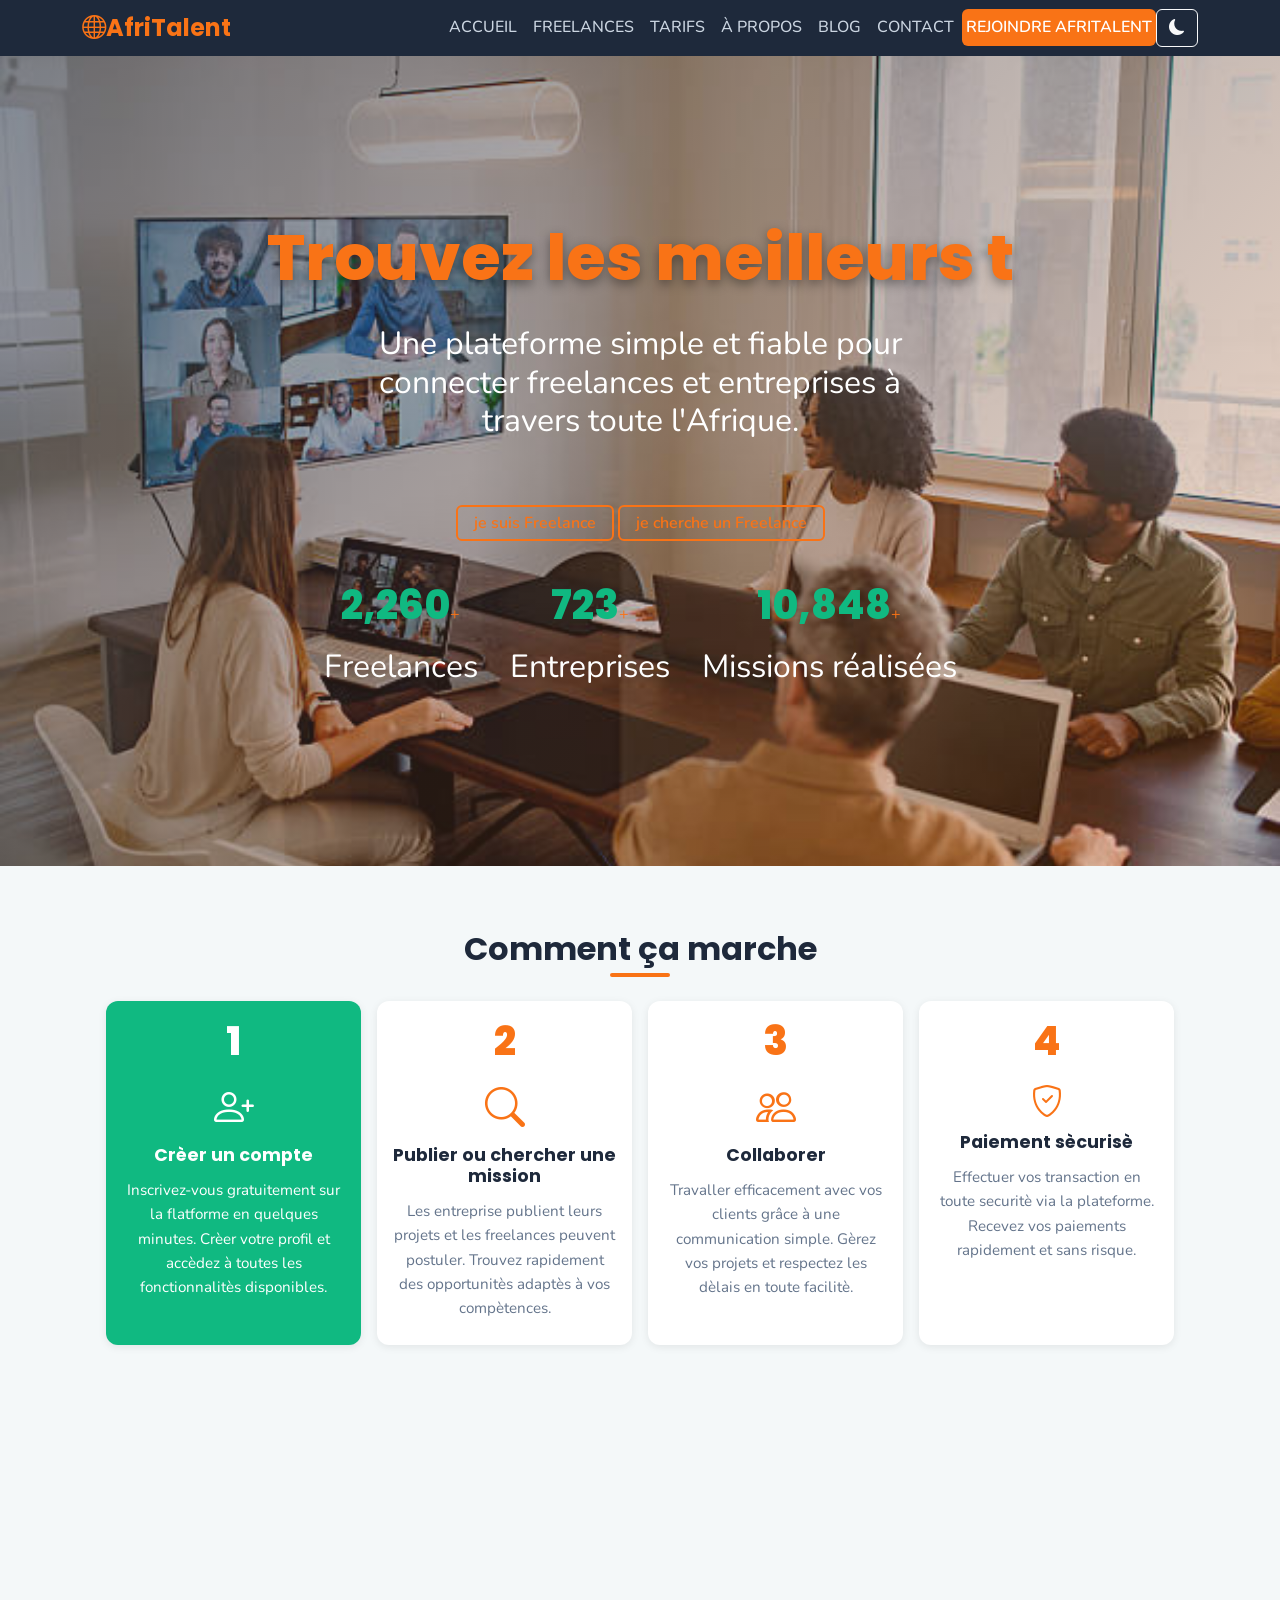
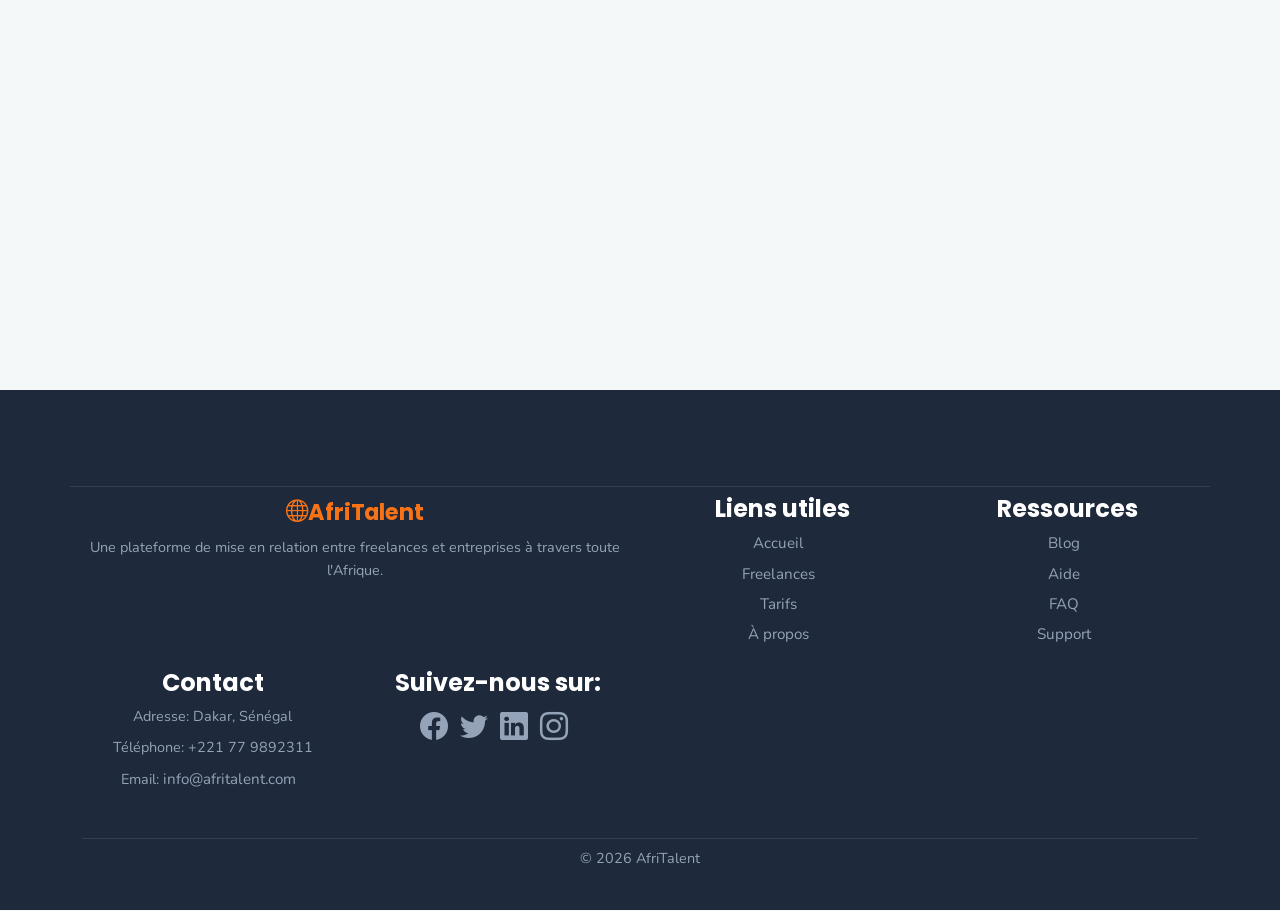
==== commit de7f02eb: "JS: compteur animes au scroll et animation fade-in des section" ====
--- a/index.html
+++ b/index.html
@@ -36,7 +36,7 @@
                         <span class="navbar-toggler-icon"></span>
                     </button>
                    <!--les liens du menu-->
-                   <div class="collapse navbar-collapse text-uppercase justify-content-end">
+                   <div class="collapse navbar-collapse text-uppercase justify-content-end" id="menu">
                         <ul class="navbar-nav ms-auto">
                             <li class="nav-item">
                                <a class="nav-link " href="index.html">Accueil</a>
@@ -77,6 +77,23 @@
                 <div class="text-center">
                     <a class="btn btn-secondary" href="contact.html">je suis Freelance</a>
                     <a class="btn btn-secondary" href="contact.html">je cherche un Freelance</a>
+                </div>
+                <!----Statistiques animées-->
+                <div class="row text-center">
+                <div class="hero-stats" mt-4>
+                    <div class="stat-item">
+                        <span class="compteur" data-target="2500">0</span>+
+                        <p>Freelances </p>
+                    </div>
+                    <div class="stat-item">
+                        <span class="compteur" data-target="800">0</span>+
+                        <p>Entreprises</p>
+                    </div>
+                    <div class="stat-item">
+                        <span class="compteur" data-target="12000">0</span>+
+                        <p>Missions réalisées</p>
+                    </div>
+                </div>
                 </div>
             </section>
         </main>
--- a/css/style.css
+++ b/css/style.css
@@ -208,7 +208,7 @@
     right: 20px;
     width: 500px;
     height: 500px;
-    background-color: radial-gradient(circle, rgba(249, 115, 22, 0.65) 0%, transparent 70%);
+    background-color: radial-gradient(circle, rgba(249, 22, 22, 0.65) 0%, transparent 70%);
     border-radius: 50%;
     pointer-events: none;
 }
@@ -219,7 +219,7 @@
     left: 20px;
     width: 350px;
     height: 350px;
-    background-color: radial-gradient(circle, rgba(16, 185, 129, 0.25) 0%, transparent 70%);
+    background-color: radial-gradient(circle, rgba(185, 16, 168, 0.25) 0%, transparent 70%);
     border-radius: 50%;
     pointer-events: none;
 }
@@ -234,7 +234,7 @@
     font-family: var(--police-titre);
     font-size: clamp(2.5rem, 6vw, 4rem);
     font-weight: 800;
-    color: white;
+    color: var(--couleur-primaire);
     line-height: 1.1;
     text-align: center;
     margin-bottom: var(--espace-lg);/* espace entre le titre et le sous-titre */
@@ -242,9 +242,10 @@
 }
 .hero h2{
     font-family: var(--police-texte);
-    font-size: clamp(1rem, 2.5vw, 1.3rem);
+    font-size: 2rem;
+    margin-top: 4px;
     font-weight: 400;
-    color: #cbd5e1;
+    color: white;
     margin-bottom: var(--espace-xl);
     /* espace avant les boutons cta */
     max-width: 600px;
@@ -533,12 +534,15 @@
 }
 /* bouton de navigation du carousel */
 .carousel-control-prev, .carousel-control-next{
-    padding: 1.2rem;
+    padding: 1rem;
     background-color: var(--couleur-primaire);
     border-radius: 50%;
     top: 50%;
     transform: translateY(-50%);
-    background-size: 50%;
+    background-size: 80%;
+    width: 40px !important;
+    height: 40px !important;
+    opacity: 1 !important;
 }
 /*============== SECTION blog ============== */ 
 #blog{
@@ -699,4 +703,205 @@
     margin-top: var(--espace-lg) !important;
     font-size: 0.85rem;
     color: #64748b ;
-}+}
+/* ===============RESPONSIVITE GLOBALE ============== */
+/* pour mobile */
+@media (max-width: 576px){
+    /* navbar */
+    .navbar-toggler{
+        border: 2px solid var(--couleur-accent);
+    }
+    .navbar-toggler-icon{
+        filter: invert(1) !important;
+    }
+    /* section hero */
+    .hero{
+        padding: var(--espace-lg) var(--espace-md);
+        min-height: 60vh;
+    }
+    .hero h1{
+        font-size: 2rem;
+    }
+    .hero h2{
+        font-size: 1rem;
+    }
+    .hero .btn-secondary{
+        display: block;
+        margin: 0.5rem auto;
+        width: 80%;
+    }
+    /* section comment ça marche */
+    section.section-comment-marche .row{
+        grid-template-columns: 1fr !important;
+    }
+    .section-comment-marche .col-md-4:first-child{
+        grid-column: span 1 !important;
+    }
+    /* section categories de services */
+    #services .row{
+        grid-template-columns: 1fr !important;
+    }
+    /* section temoignages */
+    #carouselExample .carousel-item .col-md-4{
+        padding: 0 var(--espace-sm);
+    }
+    /* section blog */
+    #blog .row{
+        grid-template-columns: 1fr !important;
+    }
+    /* section cta */
+    .section-cta h2{
+        font-size: 1.5rem;
+    }
+    .section-cta .btn-primary{
+        font-size: 1rem;
+        padding: 0.7rem 1.5rem !important;
+    }
+    /* section footer */
+    footer.bg-light .col-md-6,
+    footer.bg-light .col-md-3{
+        text-align: center !important;
+        margin-bottom: var(--espace-md);
+    }
+
+}
+/* pour tablette */
+@media (max-width: 992px) and (min-width: 577px){
+    /* hero */
+    .hero{
+        min-height: 70vh;
+    }
+    .hero h1{
+        font-size: 2.5rem;
+    }
+    /* section comment ça marche */
+    section.section-comment-marche .row{
+        grid-template-columns: repeat(2,1fr) !important;
+    }
+    section.section-comment-marche .col-md-4:first-child{
+        grid-column: span 2 !important;
+    }
+    /* section categories de services */
+    #services .row{
+        grid-template-columns: repeat(2,1fr) !important;
+    }
+    /* section blog */
+    #blog .row{
+        grid-template-columns: repeat(2,1fr) !important;
+    }
+    /* section footer */
+    footer.bg-light .col-md-3{
+        margin-bottom: var(--espace-md);
+    }
+}
+/* pour desktop */
+@media (min-width: 1200px){
+    /* section comment ça marche */
+    section.section-comment-marche .row{
+        grid-template-columns: repeat(4,1fr) !important;
+    }
+    /* section services */
+    #services .row{
+        grid-template-columns: repeat(3,1fr) !important;
+    }
+    /* section blog */
+    #blog .row{
+        grid-template-columns: repeat(3,1fr) !important;
+    }
+}
+/*==============dark mode + navbar scroll + bouton retour en haut ============== */
+/* dark mode */
+body.dark-mode{
+    background-color: #0f172a !important;
+    color: #e2e8f0 !important;
+}
+body.dark-mode .card,
+body.dark-mode #blog .col-md-4,
+body.dark-mode .section-comment-marche .col-md-4{
+    background-color: #1e293b !important;
+    color: #e2e8f0 !important;
+}
+body.dark-mode h1,
+body.dark-mode h2,
+body.dark-mode h3,
+body.dark-mode h4{
+    color: #f1f5f9 !important;
+}
+body.dark-mode p{
+    color: #94a3b8;
+}
+body.dark-mode #services .col-md-4{
+    background-color: #1e293b !important;
+}
+body.dark-mode #blog{
+    background-color: #0f172a !important;
+}
+/* navbar au scroll */ 
+.navbar-scrolled{
+    background-color: var(--couleur-accent)!important;
+    box-shadow: 0 4px 20px rgba(0, 0, 0, 0.3) !important;
+    padding-top: 0.3rem !important;
+    padding-bottom: 0.3rem !important;
+    transition: all.3s ease;
+}
+/* bouton retour en haut */
+#btn-retour-haut {
+    position: fixed;
+    bottom: 20px;
+    right: 20px;
+    background-color: var(--couleur-primaire);
+    color: white;
+    border: none;
+    border-radius: 50%;
+    width: 40px;
+    height: 40px;
+    opacity: 0;
+    visibility: hidden;
+    font-size: 1.5rem;
+    cursor: pointer;
+    box-shadow: var(--ombre-moyenne);
+    transition: var(--transition);
+    z-index: 999; /*pour que le bouton soit au dessus de tous les éléments de la page*/
+}
+#btn-retour-haut.visible {
+    opacity: 1;
+    visibility: visible;
+}
+#btn-retour-haut:hover {
+    background-color: var(--couleur-secondaire);
+    box-shadow: var(--ombre-forte);
+    transform: translateY(-2px);
+}
+/* les titres des section en dark mode */
+body.dark-mode .section-comment-marche .text-center h2,
+body.dark-mode #categories .text-center h2,
+body.dark-mode #temoignages .text-center h2,
+body.dark-mode #blog .text-center h2,
+body.dark-mode .section-cta h2{
+    color: #f1f5f9 !important;
+}
+/* statistique section hero */
+.hero-stats{
+    display: flex;
+    gap: var(--espace-lg);
+    justify-content: center;
+    margin-top: var(--espace-lg);
+    flex-direction: row !important;
+    flex-wrap: wrap !important;
+    
+}
+.stat-item{
+    text-align: center;
+    color: var(--couleur-primaire);
+}
+.stat-item .compteur{
+    font-family: var(--police-titre);
+    font-size: 2.5rem;
+    font-weight: 800;
+    color: var(--couleur-accent);
+}
+.stat-item p{
+    color: white !important;
+    font-size: 2rem !important;
+    margin-top: 4px !important;
+}
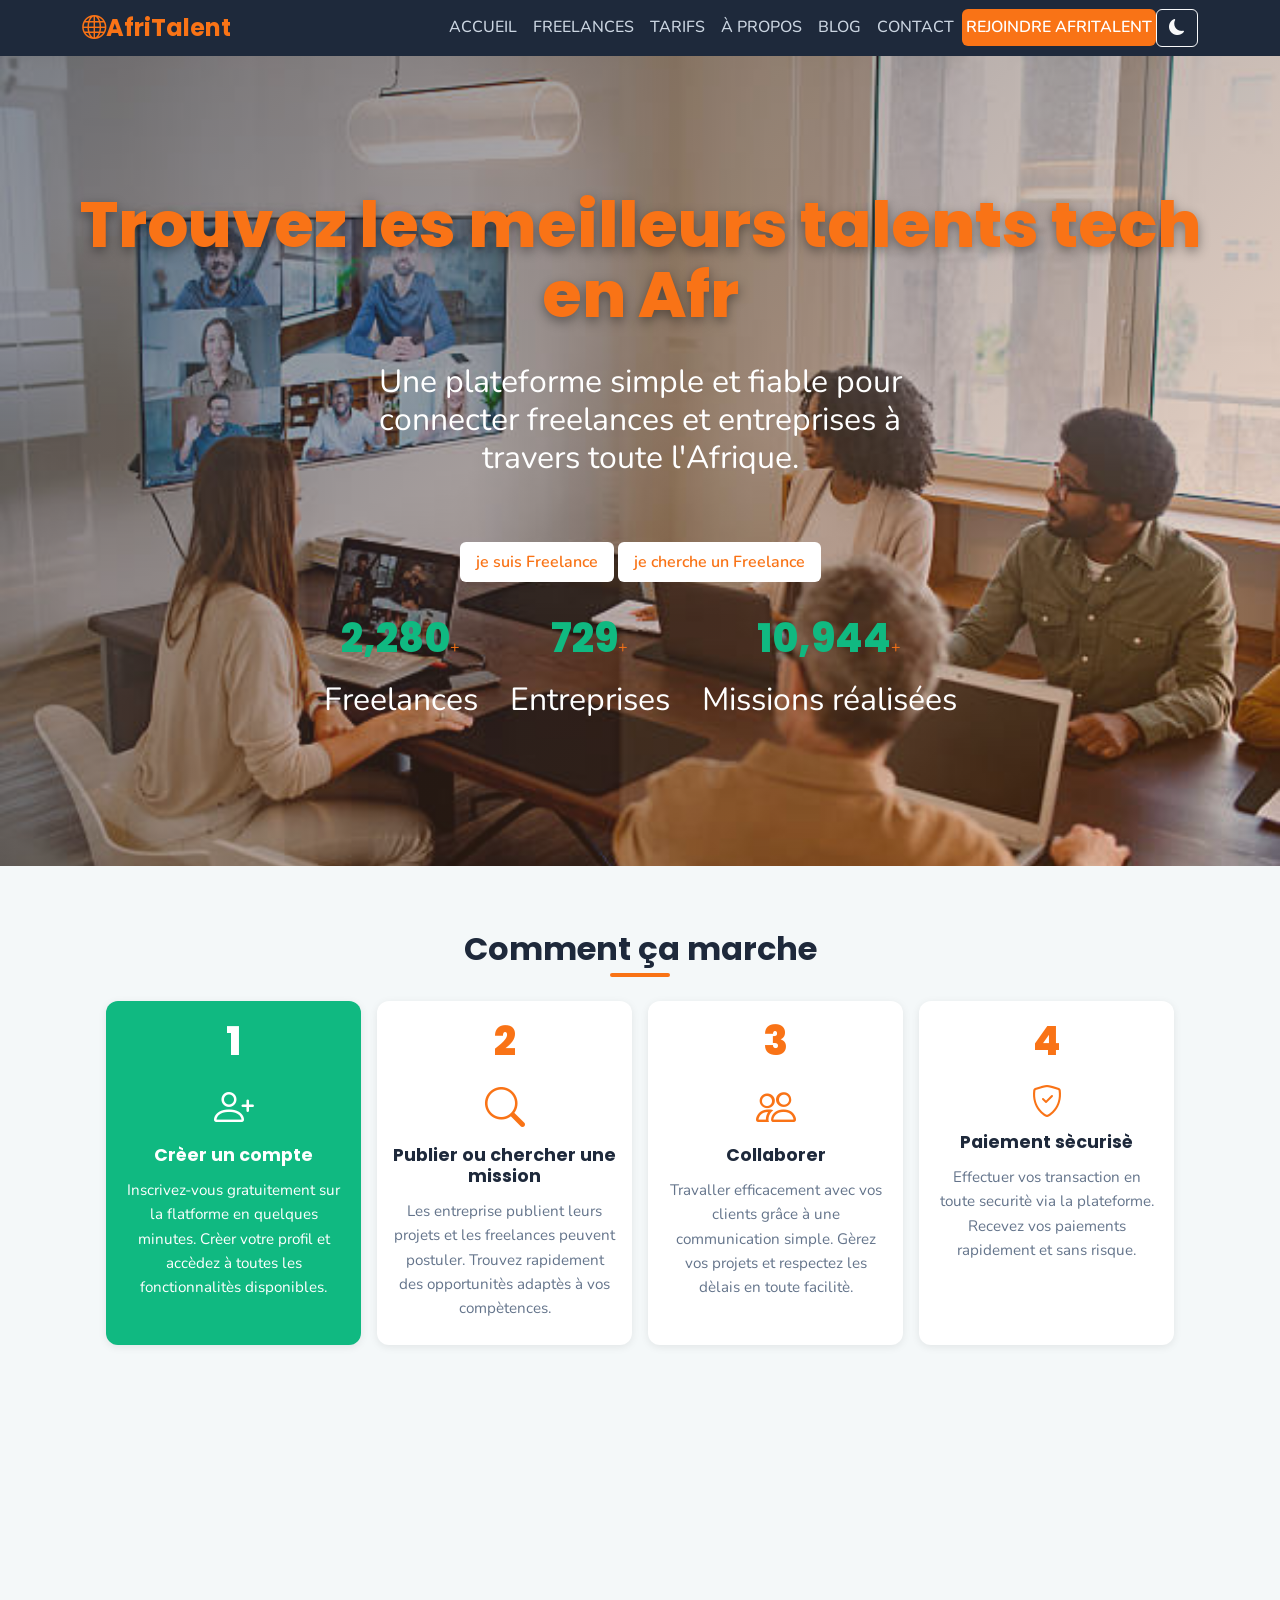
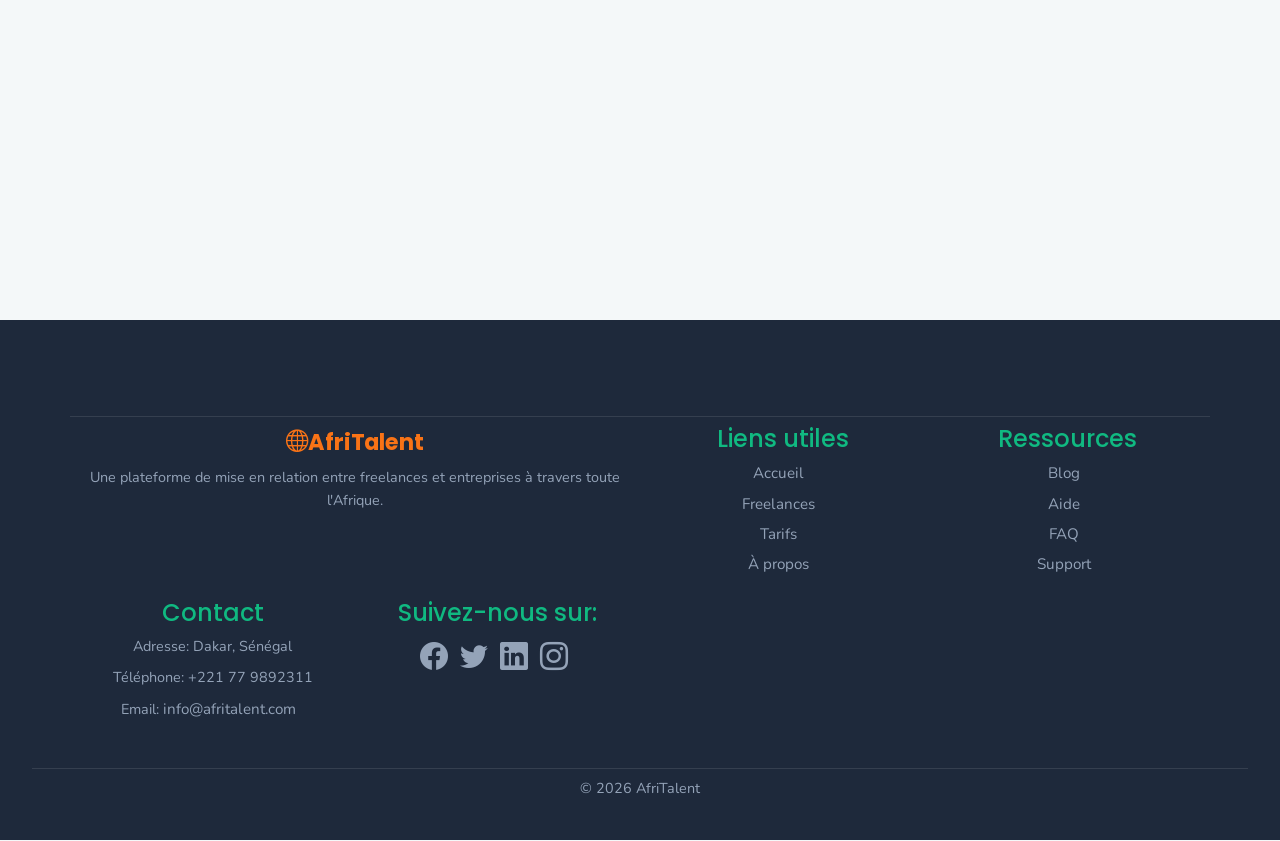
==== commit 5e7cfe6a: "Finalisation : corrections responsive, optimisation du code et commentaires" ====
--- a/index.html
+++ b/index.html
@@ -1,5 +1,5 @@
 <!DOCTYPE html>
-<html lang="en">
+<html lang="fr">
 <head>
     <meta charset="UTF-8">
     <meta name="viewport" content="width=device-width, initial-scale=1.0">
@@ -13,12 +13,12 @@
     
     <link rel="stylesheet" href="https://cdn.jsdelivr.net/npm/bootstrap-icons@1.11.0/font/bootstrap-icons.css">
 
-    <!--  liaison du css.   -->
+    <!--  liaison du css   -->
     <link rel="stylesheet" href="css/style.css">
 </head>
 <body>
 
-    <!---  le contenue de la pages -->
+    <!--  le contenue de la pages -->
 
 
 
@@ -27,15 +27,15 @@
 
             <nav class="navbar navbar-expand-lg navbar-light bg-light">
                 <div class="container">
-                    <!--logo-->
+                    <!-- logo -->
                     <a class="navbar-brand fw-bold" href="#">
                         <i class="bi bi-globe"></i>AfriTalent
                     </a>
-                    <!---  bouton pour mobile (pour la responsivite) --->
+                    <!--  bouton pour mobile (pour la responsivite) -->
                     <button class="navbar-toggler" type="button" data-bs-toggle="collapse" data-bs-target="#menu">
                         <span class="navbar-toggler-icon"></span>
                     </button>
-                   <!--les liens du menu-->
+                   <!-- les liens du menu -->
                    <div class="collapse navbar-collapse text-uppercase justify-content-end" id="menu">
                         <ul class="navbar-nav ms-auto">
                             <li class="nav-item">
@@ -78,9 +78,9 @@
                     <a class="btn btn-secondary" href="contact.html">je suis Freelance</a>
                     <a class="btn btn-secondary" href="contact.html">je cherche un Freelance</a>
                 </div>
-                <!----Statistiques animées-->
+                <!-- Statistiques animées -->
                 <div class="row text-center">
-                <div class="hero-stats" mt-4>
+                <div class="hero-stats mt-4">
                     <div class="stat-item">
                         <span class="compteur" data-target="2500">0</span>+
                         <p>Freelances </p>
@@ -157,7 +157,7 @@
                 <div class="row"> 
                     <div class="col-md-4 text-center" >
                         <i class="bi bi-code-slash fs-1"></i>
-                        <h4>Dèveloppement Web</h4>
+                        <h3>Dèveloppement Web</h3>
                         <p>
                           Crèation de sites web moderne et Applications performantes.
                           Des solutions adaptèes aux besoins des entreprises.
@@ -166,7 +166,7 @@
             
                     <div class="col-md-4 text-center">
                         <i class="bi bi-bar-chart-line fs-1"></i>
-                         <h4>Marketing Digital</h4>
+                         <h3>Marketing Digital</h3>
                          <p>
                             Stratègies de communication et gestion des rèseaux sociaux.
                             Dèveloppez votre visibilitè en ligne efficacement.
@@ -175,7 +175,7 @@
 
                     <div class="col-md-4 text-center">
                         <i class="bi bi-palette fs-1"></i>
-                         <h4>Data & IA</h4>
+                         <h3>Data & IA</h3>
                          <p>
                             Analyse de donnèes et solutions d'intelligence artificielle.
                             Exploitez vos donnèes pour prendre de meilleires dècisions. 
@@ -184,7 +184,7 @@
 
                     <div class="col-md-4 text-center">
                         <i class="bi bi-phone fs-1"></i>
-                         <h4>Mobile & App</h4>
+                         <h3>Mobile & App</h3>
                          <p>
                             Dèveloppement d'applications mobiles performantes et intuitives.
                             Atteignez vos utilisateurs sur toutes les plateformes.
@@ -193,7 +193,7 @@
 
                     <div class="col-md-4 text-center">
                         <i class="bi bi-file-earmark-text fs-1"></i>
-                        <h4>Rèdaction Tech</h4>
+                        <h3>Rèdaction Tech</h3>
                         <p>
                           Crèation de contenue techniques clairs et professionels.
                          Articles, blogs et documentation spècialisèe.
@@ -202,7 +202,7 @@
 
                     <div class="col-md-4 text-center">
                         <i class="bi bi-cloud fs-1"></i>
-                        <h4>DevOPs & Cloud</h4>
+                        <h3>DevOPs & Cloud</h3>
                         <p>
                            Dèploiement et gestion d'infrastructures cloud sècurisèes.
                            Optimisez vos performances et votre scalbilitè.
@@ -211,7 +211,7 @@
 
                     <div class="col-md-4 text-center">
                         <i class="bi bi-graph-up fs-1"></i>
-                       <h4>Design UI/UX</h4>
+                       <h3>Design UI/UX</h3>
                        <p>
                           Conception d'interfaces intuitives et moderne.
                           Amèliorer l'expression utilisateur de vos produits.
@@ -220,7 +220,7 @@
                 </div>
          </section>
 
-    <!---     temoignages   -->
+    <!--    temoignages   -->
 
       <section id="temoignages">
         <div class="text-center">
@@ -231,14 +231,14 @@
                  <div class="carousel-item active">
                      
                          <div class="text-center">
-                             <img src="images/temoin1.jpg" alt="photo de Oumar lam" width="100px" height="100px">
-                             <h4>Oumar lam </h4>
+                             <img src="images/temoin1.jpg" alt="photo de Oumar lam" width="100" height="100">
+                             <h3>Oumar lam </h3>
                                 <p><em>Entrepreneur</em></p>
                              <p>
                                  Nous avons recruté un expert en data en moins de 48h.
                                  Une expression rapide et professionnelle.
                              </p>
-                                </i><i class="bi bi-star-fill text-warning"></i>
+                                <i class="bi bi-star-fill text-warning"></i>
                                 <i class="bi bi-star-fill text-warning"></i>
                                 <i class="bi bi-star-fill text-warning"></i>
                                 <i class="bi bi-star-fill text-warning"></i>
@@ -248,14 +248,14 @@
 
                          <div class="carousel-item">
                             <div class="text-center">
-                             <img src="images/temoin2.jpg" alt="photo de Alimata sow" width="100px" height="100px">
-                             <h4>Alimata sow </h4>
+                             <img src="images/temoin2.jpg" alt="photo de Alimata sow" width="100" height="100">
+                             <h3>Alimata sow </h3>
                              <p><em>CEO de TechSolutions</em></p>
                              <p>
                                  Le design de notre application a été amèlioré grâce à un freelance talenteux.
                                  Je recommande fortement AfriTalent.
                              </p>
-                             </i><i class="bi bi-star-fill text-warning"></i>
+                                <i class="bi bi-star-fill text-warning"></i>
                                 <i class="bi bi-star-fill text-warning"></i>
                                 <i class="bi bi-star-fill text-warning"></i>
                                 <i class="bi bi-star-fill text-warning"></i>
@@ -265,8 +265,8 @@
 
                          <div class="carousel-item">
                             <div class="text-center">
-                             <img src="images/temoin3.jpg" alt="photo de Aïcha ba" width="100px" height="100px">
-                             <h4>Aïcha ba </h4>
+                             <img src="images/temoin3.jpg" alt="photo de Aïcha ba" width="100" height="100">
+                             <h3>Aïcha ba </h3>
                                 <p><em>Développeuse web </em></p>
                              <p>
                                  Grâce à AfriTalent, j'ai trouvé plusieurs clients en quelques jours.
@@ -299,10 +299,10 @@
                 </div>
     
                 <div class="row">
-                    <!---  article 1 --->
-                    <div class="col-md-4 text-center">
-                        <img src="images/blog1.jpg" alt="photo de article 1" width="100px" height="100px">
-                        <h4>Comment réussir en tant que freelance en Afrique</h4>
+                    <!--  article 1 -->
+                    <div class="col-md-4 text-center">
+                        <img src="images/blog1.jpg" alt="photo de article 1" width="100" height="100">
+                        <h3>Comment réussir en tant que freelance en Afrique</h3>
                         <p>
                             Se lancer en freelance peut s'emblere difficile au dèbut.
                             Il est important de dèvelopper ses compètences, Crèerun bon profile et rechercher activement ses premières missions.
@@ -310,20 +310,20 @@
                         <p><small>Publié le 15 mars 2026</small></p>
                     </div>
               
-                     <!---  article 2 --->
-                    <div class="col-md-4 text-center">
-                        <img src="images/blog2.jpg" alt="photo de article 2" width="100px" height="100px">
-                        <h4>Les tendances tech à suivre en 2026</h4>
+                     <!--  article 2 -->
+                    <div class="col-md-4 text-center">
+                        <img src="images/blog2.jpg" alt="photo de article 2" width="100" height="100">
+                        <h3>Les tendances tech à suivre en 2026</h3>
                         <p>
                             Le marché èvolue rapidement avec une forte demande en dèvellopement web, data science et UX design, Se former dans ces domaines augmente vos chances de réussite.
                         </p>
                         <p><small>Publié le 20 mars 2026</small></p>
                     </div>
                      
-                     <!---  article 3 --->
-                    <div class="col-md-4 text-center">
-                        <img src="images/blog3.jpg" alt="photo de article 3" width="100px" height="100px">
-                        <h4>Pourquoi les entreprises choisissent le bon freelance pour leur projet</h4>
+                     <!--  article 3 -->
+                    <div class="col-md-4 text-center">
+                        <img src="images/blog3.jpg" alt="photo de article 3" width="100" height="100">
+                        <h3>Pourquoi les entreprises choisissent le bon freelance pour leur projet</h3>
                         <p>
                             Les freelances offrent une flexibilitè, rapiditè et expertise.
                             Les entreprises peuvent ainsi rèaliser leurs projets plus efficacement
@@ -335,7 +335,7 @@
     
             </section>
 
-    <!---   Appel a l' action  -->
+    <!--   Appel a l' action  -->
 
         <section class="section-cta">
             <div class="text-center">
@@ -354,7 +354,7 @@
 
         <footer class="bg-light text-black mt-5 p-4 ">
              <div class="container">
-                <div class=" text-center row">
+                <div class="text-center row">
                     <div class="col-md-6">
                         <a class="navbar-brand fw-bold" href="#">
                          <i class="bi bi-globe"></i>AfriTalent
@@ -362,9 +362,9 @@
                         <p>Une plateforme de mise en relation entre freelances et entreprises à travers toute l'Afrique.</p>
                     </div>
 
-                    <!--liens utiles-->
+                    <!-- liens utiles -->
                     <div class="col-md-3">
-                        <h5>Liens utiles</h5>
+                        <h3>Liens utiles</h3>
                         <ul class="list-unstyled">
                             <li><a href="index.html">Accueil</a></li>
                             <li><a href="freelances.html">Freelances</a></li>
@@ -373,9 +373,9 @@
                         </ul>
                     </div>
 
-                    <!---ressources-->
+                    <!-- ressources -->
                     <div class="col-md-3">
-                        <h5>Ressources</h5>
+                        <h3>Ressources</h3>
                         <ul class="list-unstyled">
                             <li><a href="#blog">Blog</a></li>
                             <li><a href="#aide">Aide</a></li>
@@ -384,24 +384,25 @@
                         </ul>
                     </div>
 
-                    <!---  contact-->
+                    <!--  contact -->
                     <div class="col-md-3">
-                        <h5>Contact</h5>
+                        <h3>Contact</h3>
                         <p>Adresse: Dakar, Sénégal</p>
                         <p>Téléphone: +221 77 9892311</p>
                         <p>Email: <a href="mailto:info@afritalent.com">info@afritalent.com</a></p>
                     </div>
 
-                    <!---  réseaux sociaux-->
+                    <!--  réseaux sociaux -->
                     <div class="col-md-3">
-                        <h5>Suivez-nous sur:</h5>
+                        <h3>Suivez-nous sur:</h3>
                         <a href="https://www.facebook.com/" class="text-black me-2"><i class="bi bi-facebook fs-3"></i></a>
                         <a href="https://twitter.com/" class="text-black me-2"><i class="bi bi-twitter fs-3"></i></a>
                         <a href="https://www.linkedin.com/" class="text-black me-2"><i class="bi bi-linkedin fs-3"></i></a>
                         <a href="https://www.instagram.com/" class="text-black me-2"><i class="bi bi-instagram fs-3"></i></a>    
-                </div>
+                   </div>
+               </div>
              </div>
-                   <!--bas de page-->
+                   <!-- bas de page -->
                   <div class="text-center mt-3">     
                      <p>&copy; 2026 AfriTalent</p>
                   </div>
@@ -409,7 +410,7 @@
 
 
 
-     <!-- liaison Boostrap 5 via CDN : js-->
+     <!-- liaison Boostrap 5 via CDN : js -->
     <script src="https://cdn.jsdelivr.net/npm/bootstrap@5.3.0/dist/js/bootstrap.bundle.min.js"></script>
 
     <!-- le script JS -->
--- a/css/style.css
+++ b/css/style.css
@@ -51,6 +51,9 @@
     line-height: 1.2;
     margin-bottom: var(--espace-sm);
 }
+.bg-light .col-md-3 h3{
+    color: var(--couleur-accent);
+}
 h1{
     font-size:clamp(2rem, 5vw, 3.5rem) 
 }
@@ -58,7 +61,7 @@
     font-size: clamp(1rem, 3vw, 2rem);  
 }
 h3{
-    font-size: clamp(1.5rem, 3vw, 2.5rem);
+    font-size: clamp(0.5rem, 3vw, 1.5rem);
 }
 h4{
     font-size: clamp(1.5rem, 3vw, 2rem);
@@ -116,10 +119,10 @@
     transform: translateY(-2px);/* legere elevation du bouton au hover */
 }
 .btn-secondary{
-    background-color: transparent;
-    color: var(--couleur-primaire);
-    padding: var(--espace-xs) var(--espace-md);
-    border: 2px solid var(--couleur-primaire);
+    background-color: white !important;
+    color: var(--couleur-primaire) !important;
+    padding: var(--espace-sm) var(--espace-md);
+    border: none;
     border-radius: var(--radius-sm);
     font-family: var(--police-texte);
     font-weight: 600;
@@ -127,11 +130,17 @@
     cursor: pointer;
     transition: var(--transition);
     display: inline-block;
+
+
 }
 .btn-secondary:hover{
-    background-color: var(--couleur-primaire);
-    color: white;
-    transform: translateY(-2px);
+    background-color: var(--couleur-secondaire) !important;
+    color: var(--couleur-accent) !important;
+    box-shadow: var(--ombre-moyenne);
+    transform: translateY(-2px);/* legere elevation du bouton au hover */
+
+
+
 }
 /* style du header */
 header{
@@ -544,7 +553,14 @@
     height: 40px !important;
     opacity: 1 !important;
 }
-/*============== SECTION blog ============== */ 
+/* =========== photos de profil rondes ======= */
+.rounded-circle{
+    width: 100px !important;
+    height: 100px !important;
+    object-fit: cover;
+    object-position: center;
+}
+/* ============== SECTION blog ============== */ 
 #blog{
 
     padding: var(--espace-xl) var(--espace-lg);
@@ -704,6 +720,17 @@
     font-size: 0.85rem;
     color: #64748b ;
 }
+/* =========== Google Maps Iframe ========== */
+.map-responsive{
+    width: 100%;
+    height: 400px;
+    overflow: hidden;
+}
+.map-responsive iframe{
+    width: 100%;
+    height: 400px;
+    border: none;
+}
 /* ===============RESPONSIVITE GLOBALE ============== */
 /* pour mobile */
 @media (max-width: 576px){
@@ -827,6 +854,9 @@
 body.dark-mode h4{
     color: #f1f5f9 !important;
 }
+body.dark-mode .bg-light .col-md-3 h3{
+    color: var(--couleur-primaire) !important;
+}
 body.dark-mode p{
     color: #94a3b8;
 }
@@ -834,6 +864,12 @@
     background-color: #1e293b !important;
 }
 body.dark-mode #blog{
+    background-color: #0f172a !important;
+}
+body.dark-mode .section-comment-marche{
+    background-color: #0f172a !important;
+}
+body.dark-mode #temoignages{
     background-color: #0f172a !important;
 }
 /* navbar au scroll */ 
@@ -905,3 +941,22 @@
     font-size: 2rem !important;
     margin-top: 4px !important;
 }
+/* effet fade-in pour le filtrage */
+.freelance-card {
+    transition: opacity 0.4s ease transform 0.4s ease;
+    opacity: 1;
+    transform: translateY(0);
+}
+.freelance-card.hidden {
+    opacity: 0;
+    transform: translateY(20px);
+    pointer-events: none;
+}
+/* message succes */
+#successMessage {
+    background-color: #d4edd4;
+    border: 1px solid #28a745;
+    border-radius: 8px;
+    padding: 15px;
+    font-weight: 500;
+}
